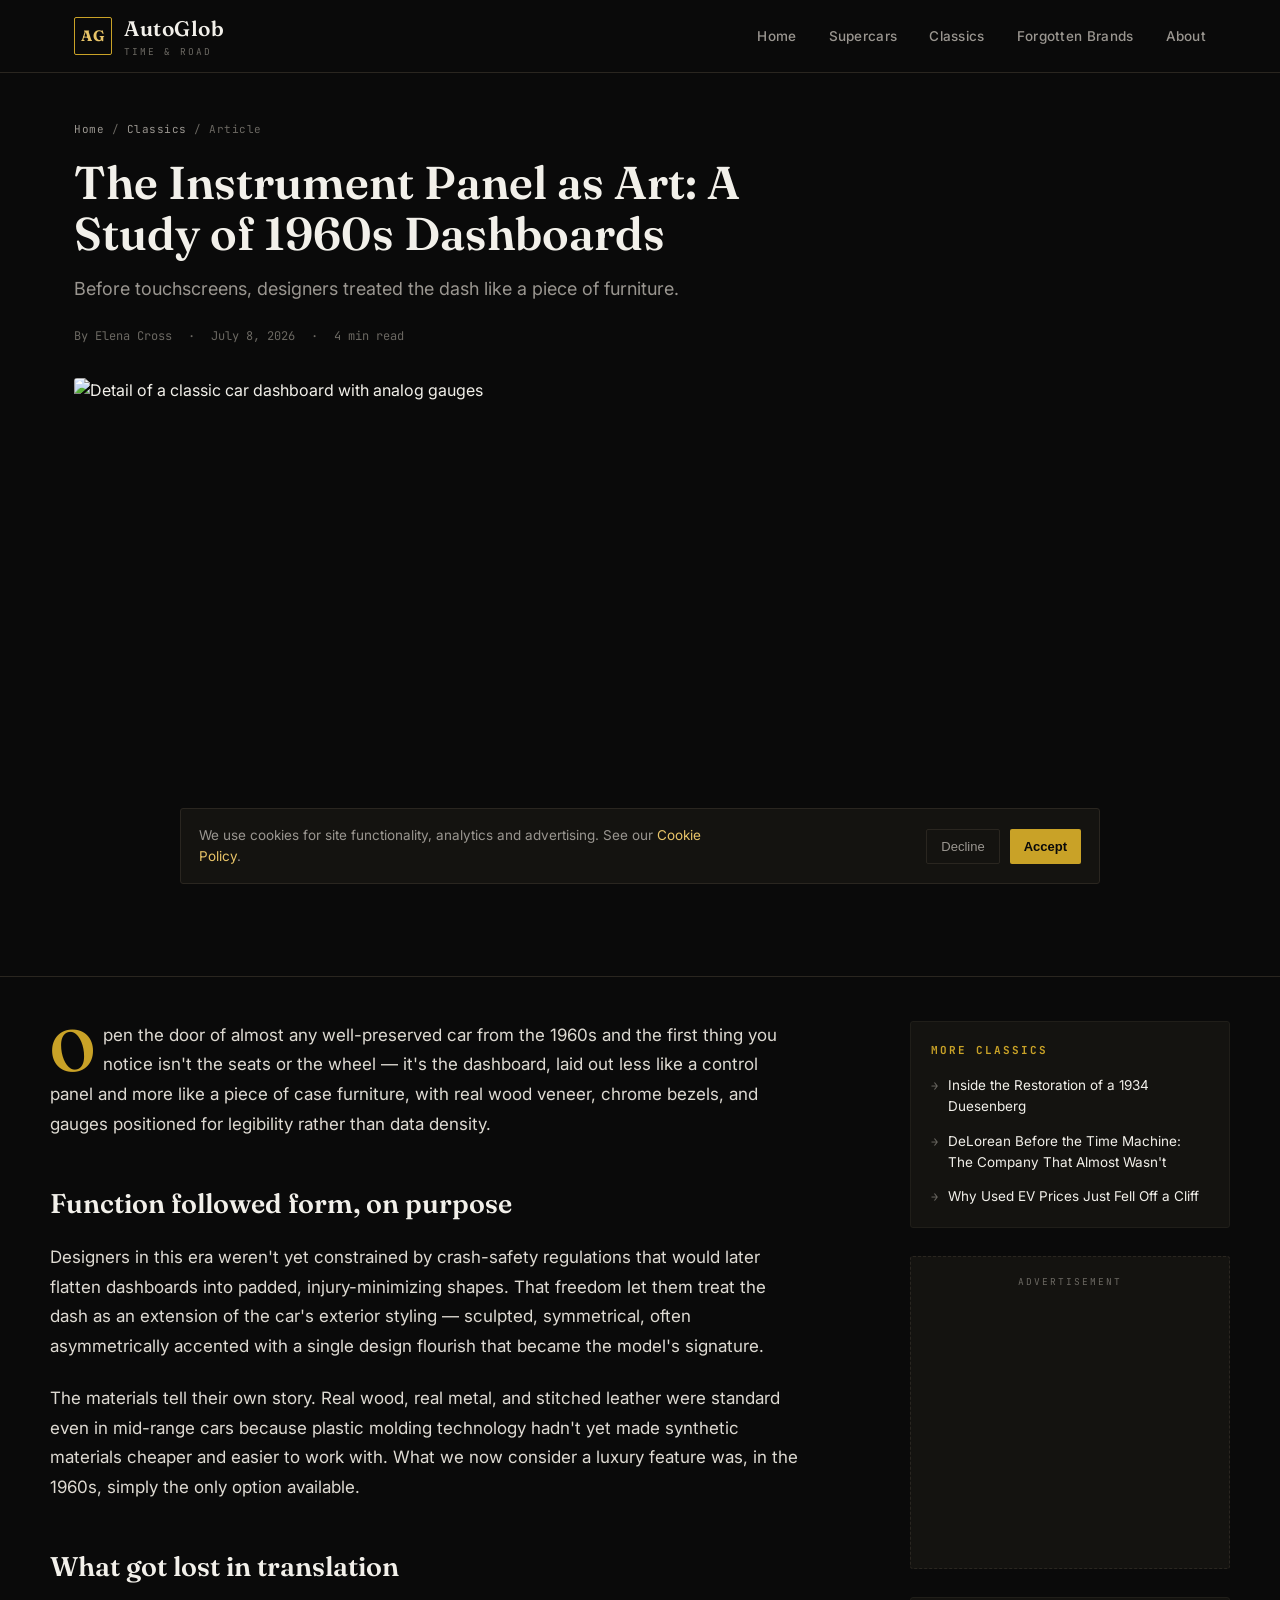
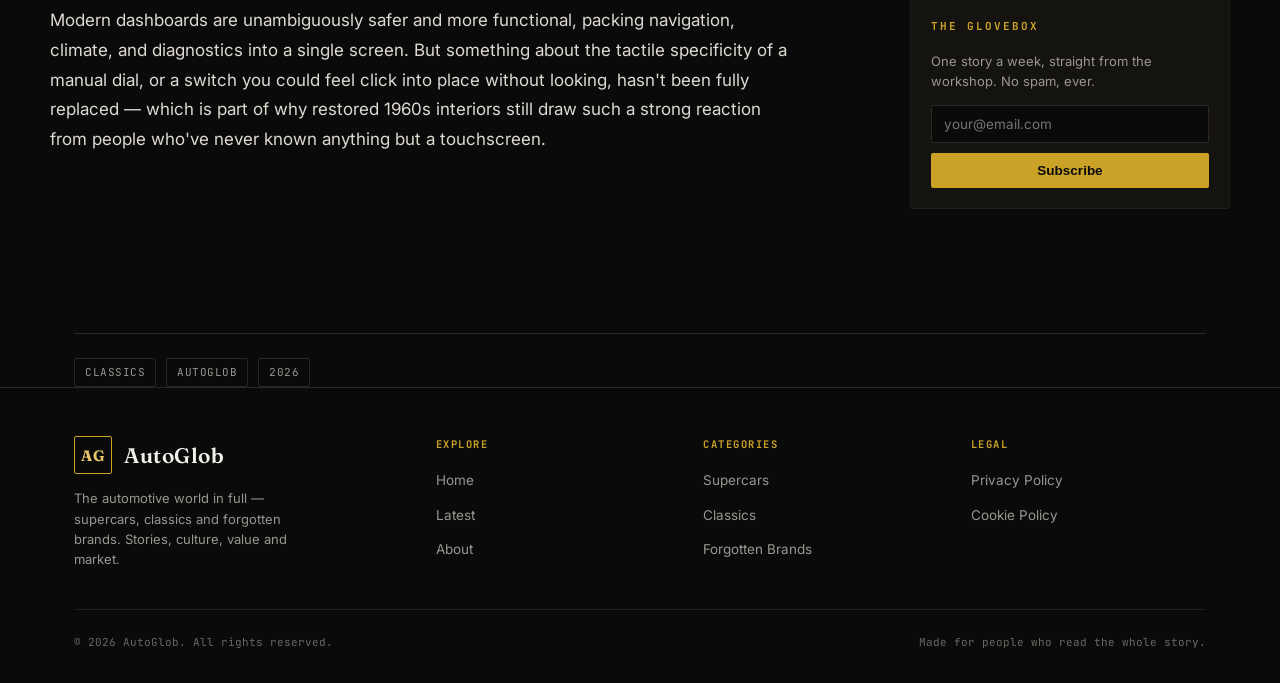
==== 1960s-dashboards-design.html @ 9c9de9b7 "Add files via upload" ====
<!DOCTYPE html>
<html lang="en">
<head>
<meta charset="UTF-8">
<meta name="viewport" content="width=device-width, initial-scale=1.0">
<title>The Instrument Panel as Art: A Study of 1960s Dashboards — AutoGlob</title>
<meta name="description" content="Before touchscreens, designers treated the dash like a piece of furniture.">
<link rel="stylesheet" href="styles.css?v=2">
</head>
<body>

<header class="site-header">
  <div class="container header-inner">
    <a href="index.html" class="brand">
      <span class="brand-mark">AG</span>
      <span>
        <span class="brand-word">AutoGlob</span>
        <span class="brand-tagline">Time &amp; Road</span>
      </span>
    </a>
    <button class="nav-toggle" id="navToggle" aria-label="Open menu" aria-expanded="false">☰</button>
    <nav class="main-nav" id="mainNav">
      <a href="index.html">Home</a>
      <a href="index.html#latest">Supercars</a>
      <a href="index.html#latest">Classics</a>
      <a href="index.html#latest">Forgotten Brands</a>
      <a href="about.html">About</a>
    </nav>
  </div>
</header>

<section class="article-header">
  <div class="container">
    <p class="breadcrumb"><a href="index.html">Home</a> / <a href="index.html#latest">Classics</a> / Article</p>
    <h1>The Instrument Panel as Art: A Study of 1960s Dashboards</h1>
    <p class="article-dek">Before touchscreens, designers treated the dash like a piece of furniture.</p>
    <div class="byline">
      <span>By Elena Cross</span>
      <span>·</span>
      <span>July 8, 2026</span>
      <span>·</span>
      <span>4 min read</span>
    </div>
    <div class="article-hero-media">
      <img src="https://images.unsplash.com/photo-1542362567-b07e54358753?w=1600&q=80" alt="Detail of a classic car dashboard with analog gauges">
    </div>
  </div>
</section>

<div class="container article-body-layout">
  <article class="prose">
    <p>Open the door of almost any well-preserved car from the 1960s and the first thing you notice isn't the seats or the wheel — it's the dashboard, laid out less like a control panel and more like a piece of case furniture, with real wood veneer, chrome bezels, and gauges positioned for legibility rather than data density.</p>

    <h2>Function followed form, on purpose</h2>

    <p>Designers in this era weren't yet constrained by crash-safety regulations that would later flatten dashboards into padded, injury-minimizing shapes. That freedom let them treat the dash as an extension of the car's exterior styling — sculpted, symmetrical, often asymmetrically accented with a single design flourish that became the model's signature.</p>

    <p>The materials tell their own story. Real wood, real metal, and stitched leather were standard even in mid-range cars because plastic molding technology hadn't yet made synthetic materials cheaper and easier to work with. What we now consider a luxury feature was, in the 1960s, simply the only option available.</p>

    <h2>What got lost in translation</h2>

    <p>Modern dashboards are unambiguously safer and more functional, packing navigation, climate, and diagnostics into a single screen. But something about the tactile specificity of a manual dial, or a switch you could feel click into place without looking, hasn't been fully replaced — which is part of why restored 1960s interiors still draw such a strong reaction from people who've never known anything but a touchscreen.</p>
  </article>

  <aside class="sidebar">
    <div class="widget">
      <h3>More Classics</h3>
      <ul class="widget-list">
        <li><a href="duesenberg-1934-restoration.html"><span class="rank">→</span> Inside the Restoration of a 1934 Duesenberg</a></li>
        <li><a href="delorean-before-time-machine.html"><span class="rank">→</span> DeLorean Before the Time Machine: The Company That Almost Wasn't</a></li>
        <li><a href="used-ev-prices-fell.html"><span class="rank">→</span> Why Used EV Prices Just Fell Off a Cliff</a></li>
      </ul>
    </div>

    <div class="ad-slot">
      <p class="ad-label">Advertisement</p>
      <ins class="adsbygoogle"
           style="display:block; min-height:250px;"
           data-ad-client="ca-pub-XXXXXXXXXXXXXXXX"
           data-ad-slot="2222222222"
           data-ad-format="auto"
           data-full-width-responsive="true"></ins>
    </div>

    <div class="widget newsletter-widget">
      <h3>The Glovebox</h3>
      <p>One story a week, straight from the workshop. No spam, ever.</p>
      <form class="newsletter-form" onsubmit="return false;">
        <input type="email" placeholder="your@email.com" required aria-label="Email address">
        <button class="btn" type="submit">Subscribe</button>
      </form>
    </div>
  </aside>
</div>

<div class="container">
  <div class="article-footer">
    <a href="#" class="tag">Classics</a>
    <a href="#" class="tag">AutoGlob</a>
    <a href="#" class="tag">2026</a>
  </div>
</div>

<footer class="site-footer">
  <div class="container">
    <div class="footer-grid">
      <div class="footer-brand">
        <a href="index.html" class="brand">
          <span class="brand-mark">AG</span>
          <span class="brand-word">AutoGlob</span>
        </a>
        <p>The automotive world in full — supercars, classics and forgotten brands. Stories, culture, value and market.</p>
      </div>
      <div class="footer-col">
        <h4>Explore</h4>
        <ul>
          <li><a href="index.html">Home</a></li>
          <li><a href="index.html#latest">Latest</a></li>
          <li><a href="about.html">About</a></li>
        </ul>
      </div>
      <div class="footer-col">
        <h4>Categories</h4>
        <ul>
          <li><a href="#">Supercars</a></li>
          <li><a href="#">Classics</a></li>
          <li><a href="#">Forgotten Brands</a></li>
        </ul>
      </div>
      <div class="footer-col">
        <h4>Legal</h4>
        <ul>
          <li><a href="privacy.html">Privacy Policy</a></li>
          <li><a href="cookies.html">Cookie Policy</a></li>
        </ul>
      </div>
    </div>
    <div class="footer-bottom">
      <span>© 2026 AutoGlob. All rights reserved.</span>
      <span>Made for people who read the whole story.</span>
    </div>
  </div>
</footer>

<script src="script.js"></script>
</body>
</html>
---- styles.css ----
/* ==========================================================================
   AutoGlob — Time & Road
   Shared stylesheet
   ========================================================================== */

@import url('https://fonts.googleapis.com/css2?family=Fraunces:opsz,wght@9..144,400;9..144,500;9..144,600;9..144,700&family=Inter:wght@400;500;600;700&family=JetBrains+Mono:wght@400;500;600&display=swap');

:root{
  --bg: #0a0a0a;
  --bg-elevated: #141310;
  --bg-elevated-2: #1b1a15;
  --gold: #c9a227;
  --gold-bright: #e8c468;
  --text: #f2f0ea;
  --text-muted: #9a9690;
  --text-faint: #6b6862;
  --line: #2a2620;
  --line-soft: #201e19;

  --font-display: 'Fraunces', Georgia, serif;
  --font-body: 'Inter', -apple-system, BlinkMacSystemFont, sans-serif;
  --font-mono: 'JetBrains Mono', ui-monospace, monospace;

  --container: 1180px;
  --radius: 3px;
}

*, *::before, *::after{ box-sizing: border-box; }

html{ scroll-behavior: smooth; }

body{
  margin:0;
  background: var(--bg);
  color: var(--text);
  font-family: var(--font-body);
  font-size: 16px;
  line-height: 1.55;
  -webkit-font-smoothing: antialiased;
}

img{ max-width:100%; display:block; }
a{ color: inherit; text-decoration: none; }

.container{
  max-width: var(--container);
  margin: 0 auto;
  padding: 0 24px;
}

:focus-visible{
  outline: 2px solid var(--gold-bright);
  outline-offset: 2px;
}

@media (prefers-reduced-motion: reduce){
  *{ animation-duration: 0.01ms !important; transition-duration: 0.01ms !important; scroll-behavior: auto !important; }
}

/* ---------- Header ---------- */

.site-header{
  position: sticky;
  top: 0;
  z-index: 50;
  background: var(--bg);
  border-bottom: 1px solid var(--line);
}

.header-inner{
  display:flex;
  align-items:center;
  justify-content: space-between;
  height: 72px;
  gap: 24px;
}

.brand{
  display:flex;
  align-items:center;
  gap: 12px;
  flex-shrink: 0;
}

.brand-mark{
  width: 38px;
  height: 38px;
  border: 1.5px solid var(--gold);
  border-radius: 2px;
  display:flex;
  align-items:center;
  justify-content:center;
  font-family: var(--font-display);
  font-weight: 700;
  font-size: 15px;
  letter-spacing: 0.5px;
  color: var(--gold-bright);
}

.brand-word{
  font-family: var(--font-display);
  font-size: 21px;
  font-weight: 600;
  letter-spacing: 0.5px;
}

.brand-tagline{
  display:block;
  font-family: var(--font-mono);
  font-size: 9.5px;
  letter-spacing: 2px;
  text-transform: uppercase;
  color: var(--text-faint);
  margin-top: 1px;
}

.main-nav{
  display:flex;
  align-items:center;
  gap: 32px;
}

.main-nav a{
  font-size: 13.5px;
  font-weight: 500;
  letter-spacing: 0.3px;
  color: var(--text-muted);
  transition: color .15s ease;
  white-space: nowrap;
}

.main-nav a:hover, .main-nav a.active{ color: var(--gold-bright); }

.nav-toggle{
  display:none;
  background:none;
  border: 1px solid var(--line);
  color: var(--text);
  width: 40px; height: 40px;
  border-radius: var(--radius);
  cursor:pointer;
}

@media (max-width: 860px){
  .main-nav{
    position: fixed;
    inset: 72px 0 0 0;
    z-index: 60;
    background-color: var(--bg);
    opacity: 1;
    flex-direction: column;
    align-items: flex-start;
    padding: 24px;
    gap: 20px;
    border-top: 1px solid var(--line);
    box-shadow: 0 12px 24px rgba(0,0,0,0.5);
    transform: translateX(100%);
    transition: transform .25s ease;
  }
  .main-nav.open{ transform: translateX(0); }
  .nav-toggle{ display:flex; align-items:center; justify-content:center; }
}

/* ---------- Hero ---------- */

.hero{
  padding: 56px 0 44px;
  border-bottom: 1px solid var(--line);
}

.hero-eyebrow{
  font-family: var(--font-mono);
  font-size: 11px;
  letter-spacing: 3px;
  text-transform: uppercase;
  color: var(--gold);
  margin: 0 0 14px;
}

.hero h1{
  font-family: var(--font-display);
  font-size: clamp(34px, 5vw, 58px);
  font-weight: 600;
  line-height: 1.08;
  margin: 0 0 18px;
  max-width: 15ch;
}

.hero p{
  font-size: 17px;
  color: var(--text-muted);
  max-width: 52ch;
  margin: 0;
}

/* ---------- Layout: content + sidebar ---------- */

.page-layout{
  display:grid;
  grid-template-columns: 1fr 320px;
  gap: 48px;
  padding: 48px 0 80px;
  align-items: start;
}

@media (max-width: 960px){
  .page-layout{ grid-template-columns: 1fr; }
}

.section-heading{
  display:flex;
  align-items:baseline;
  justify-content: space-between;
  margin: 0 0 24px;
  padding-bottom: 12px;
  border-bottom: 1px solid var(--line);
}

.section-heading h2{
  font-family: var(--font-display);
  font-size: 24px;
  font-weight: 600;
  margin:0;
}

.section-heading .view-all{
  font-size: 12.5px;
  font-family: var(--font-mono);
  color: var(--gold);
  letter-spacing: 0.5px;
}

/* ---------- Article grid ---------- */

.article-grid{
  display:grid;
  grid-template-columns: repeat(3, 1fr);
  gap: 20px;
}

.article-grid.featured-first .card:first-child{
  grid-column: span 2;
  grid-row: span 2;
}

.article-grid.featured-first .card:first-child .card-media{ aspect-ratio: 16/11; }
.article-grid.featured-first .card:first-child h3{ font-size: 22px; }

@media (max-width: 720px){
  .article-grid{ grid-template-columns: 1fr; }
  .article-grid.featured-first .card:first-child{ grid-column: span 1; grid-row: span 1; }
}
@media (min-width: 721px) and (max-width: 960px){
  .article-grid{ grid-template-columns: repeat(2, 1fr); }
}

.card{
  background: var(--bg-elevated);
  border: 1px solid var(--line-soft);
  border-radius: var(--radius);
  overflow: hidden;
  display:flex;
  flex-direction: column;
  transition: border-color .15s ease, transform .15s ease;
}

.card:hover{ border-color: var(--gold); transform: translateY(-2px); }

.card-media{
  aspect-ratio: 16/10;
  overflow: hidden;
  background: #1b1a15;
}

.card-media img{ width:100%; height:100%; object-fit: cover; }

.card-body{ padding: 16px 18px 18px; display:flex; flex-direction:column; gap:10px; flex:1; }

/* signature element: the "plate" — a vehicle-badge-style metadata strip */
.plate{
  display:inline-flex;
  align-items:center;
  gap: 8px;
  font-family: var(--font-mono);
  font-size: 10.5px;
  letter-spacing: 1px;
  text-transform: uppercase;
  color: var(--gold);
  border: 1px solid var(--line);
  border-radius: 2px;
  padding: 3px 8px;
  width: fit-content;
  background: linear-gradient(180deg, rgba(201,162,39,0.07), transparent);
}

.plate .dot{ width:3px; height:3px; background: var(--text-faint); border-radius:50%; }

.card h3{
  font-family: var(--font-display);
  font-size: 17px;
  font-weight: 600;
  line-height: 1.3;
  margin: 0;
}

.card p{
  font-size: 13.5px;
  color: var(--text-muted);
  margin:0;
  line-height: 1.5;
}

.card-meta{
  margin-top: auto;
  padding-top: 6px;
  font-family: var(--font-mono);
  font-size: 11px;
  color: var(--text-faint);
  display:flex;
  gap: 10px;
}

/* ---------- Sidebar ---------- */

.sidebar{ display:flex; flex-direction:column; gap: 28px; }

.widget{
  background: var(--bg-elevated);
  border: 1px solid var(--line-soft);
  border-radius: var(--radius);
  padding: 20px;
}

.widget h3{
  font-family: var(--font-mono);
  font-size: 11px;
  letter-spacing: 2px;
  text-transform: uppercase;
  color: var(--gold);
  margin: 0 0 16px;
}

.widget-list{ list-style:none; margin:0; padding:0; display:flex; flex-direction:column; gap:14px; }

.widget-list li a{
  display:flex; align-items:baseline; gap:10px;
  font-size: 13.5px;
  color: var(--text);
}

.widget-list li a:hover{ color: var(--gold-bright); }

.widget-list .rank{
  font-family: var(--font-mono);
  color: var(--text-faint);
  font-size: 12px;
  flex-shrink:0;
}

.tag-cloud{ display:flex; flex-wrap:wrap; gap: 8px; }

.tag{
  font-family: var(--font-mono);
  font-size: 11px;
  letter-spacing: 0.5px;
  text-transform: uppercase;
  color: var(--text-muted);
  border: 1px solid var(--line);
  padding: 5px 10px;
  border-radius: 2px;
}
.tag:hover{ color: var(--gold-bright); border-color: var(--gold); }

.newsletter-widget p{ font-size: 13px; color: var(--text-muted); margin: 0 0 14px; }

.newsletter-form{ display:flex; flex-direction:column; gap: 10px; }

.newsletter-form input{
  background: var(--bg);
  border: 1px solid var(--line);
  color: var(--text);
  padding: 10px 12px;
  border-radius: 2px;
  font-family: var(--font-body);
  font-size: 13.5px;
}
.newsletter-form input:focus{ border-color: var(--gold); outline: none; }

.btn{
  display:inline-flex;
  align-items:center;
  justify-content:center;
  gap: 8px;
  background: var(--gold);
  color: #0a0a0a;
  font-weight: 600;
  font-size: 13.5px;
  padding: 10px 16px;
  border: none;
  border-radius: 2px;
  cursor: pointer;
  transition: background .15s ease;
}
.btn:hover{ background: var(--gold-bright); }

/* ad slot */
.ad-slot{
  background: var(--bg-elevated);
  border: 1px dashed var(--line);
  border-radius: var(--radius);
  padding: 18px;
  text-align:center;
}
.ad-slot .ad-label{
  font-family: var(--font-mono);
  font-size: 9.5px;
  letter-spacing: 2px;
  text-transform: uppercase;
  color: var(--text-faint);
  margin: 0 0 10px;
}

/* ---------- Article single page ---------- */

.article-header{ padding: 48px 0 32px; border-bottom: 1px solid var(--line); }

.breadcrumb{
  font-family: var(--font-mono);
  font-size: 11px;
  letter-spacing: 0.5px;
  color: var(--text-faint);
  margin: 0 0 20px;
}
.breadcrumb a{ color: var(--text-muted); }
.breadcrumb a:hover{ color: var(--gold-bright); }

.article-header h1{
  font-family: var(--font-display);
  font-size: clamp(30px, 4.5vw, 46px);
  line-height: 1.1;
  font-weight: 600;
  margin: 0 0 16px;
  max-width: 22ch;
}

.article-dek{
  font-size: 18px;
  color: var(--text-muted);
  max-width: 60ch;
  margin: 0 0 24px;
}

.byline{
  display:flex;
  align-items:center;
  gap: 16px;
  font-family: var(--font-mono);
  font-size: 12px;
  color: var(--text-faint);
}

.article-hero-media{
  margin: 32px 0 0;
  aspect-ratio: 16/8;
  border-radius: var(--radius);
  overflow:hidden;
}
.article-hero-media img{ width:100%; height:100%; object-fit:cover; }

.article-body-layout{
  display:grid;
  grid-template-columns: 1fr 320px;
  gap: 48px;
  padding: 44px 0 80px;
  align-items:start;
}
@media (max-width: 960px){ .article-body-layout{ grid-template-columns: 1fr; } }

.prose{ max-width: 68ch; font-size: 17px; line-height: 1.75; }

.prose h2{
  font-family: var(--font-display);
  font-size: 27px;
  font-weight: 600;
  margin: 40px 0 16px;
}

.prose p{ margin: 0 0 22px; color: #dedad2; }
.prose p:first-of-type::first-letter{
  font-family: var(--font-display);
  font-size: 58px;
  float:left;
  line-height: 0.8;
  padding: 6px 8px 0 0;
  color: var(--gold);
  font-weight: 600;
}

.prose blockquote{
  margin: 32px 0;
  padding: 4px 0 4px 22px;
  border-left: 2px solid var(--gold);
  font-family: var(--font-display);
  font-size: 21px;
  font-style: italic;
  color: var(--text);
}

.inline-ad{ margin: 36px 0; }

.article-footer{
  margin-top: 44px;
  padding-top: 24px;
  border-top: 1px solid var(--line);
  display:flex;
  flex-wrap:wrap;
  gap: 10px;
}

/* ---------- Static pages (About / Privacy / Cookies) ---------- */

.static-page{ padding: 56px 0 90px; }

.static-page .page-title{
  font-family: var(--font-display);
  font-size: clamp(30px, 4vw, 44px);
  font-weight: 600;
  margin: 0 0 8px;
}

.static-page .updated{
  font-family: var(--font-mono);
  font-size: 11.5px;
  color: var(--text-faint);
  margin: 0 0 40px;
}

.static-page .prose{ max-width: 72ch; }
.static-page .prose h2{ font-size: 22px; margin-top: 36px; }
.static-page .prose ul{ color:#dedad2; padding-left: 20px; }
.static-page .prose li{ margin-bottom: 10px; }
.static-page .prose p:first-of-type::first-letter{ all: unset; }

/* ---------- Footer ---------- */

.site-footer{
  border-top: 1px solid var(--line);
  padding: 48px 0 32px;
}

.footer-grid{
  display:grid;
  grid-template-columns: 1.4fr 1fr 1fr 1fr;
  gap: 32px;
  margin-bottom: 40px;
}
@media (max-width: 720px){ .footer-grid{ grid-template-columns: 1fr 1fr; } }

.footer-brand p{
  font-size: 13px;
  color: var(--text-muted);
  max-width: 32ch;
  margin: 14px 0 0;
}

.footer-col h4{
  font-family: var(--font-mono);
  font-size: 10.5px;
  letter-spacing: 1.5px;
  text-transform: uppercase;
  color: var(--gold);
  margin: 0 0 14px;
}

.footer-col ul{ list-style:none; margin:0; padding:0; display:flex; flex-direction:column; gap: 10px; }
.footer-col a{ font-size: 13.5px; color: var(--text-muted); }
.footer-col a:hover{ color: var(--gold-bright); }

.footer-bottom{
  display:flex;
  justify-content: space-between;
  align-items:center;
  flex-wrap: wrap;
  gap: 12px;
  padding-top: 24px;
  border-top: 1px solid var(--line-soft);
  font-family: var(--font-mono);
  font-size: 11px;
  color: var(--text-faint);
}
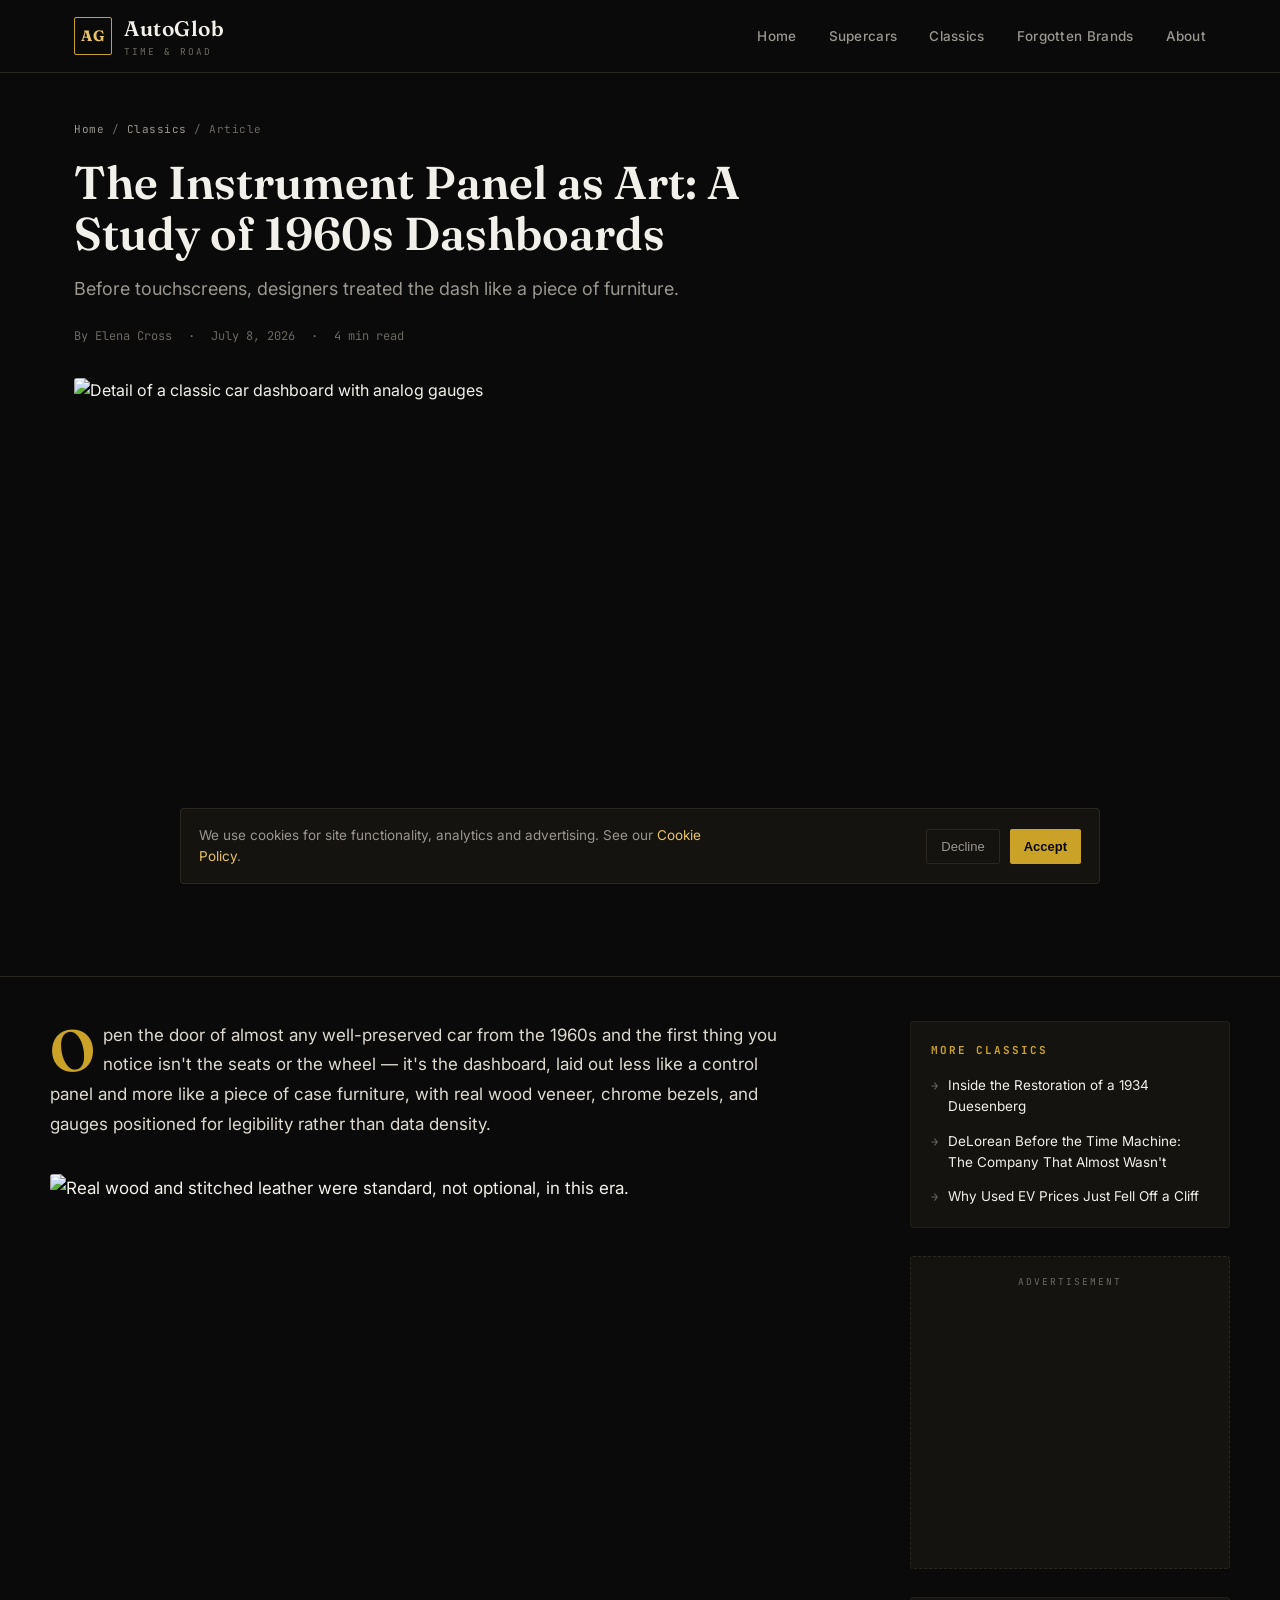
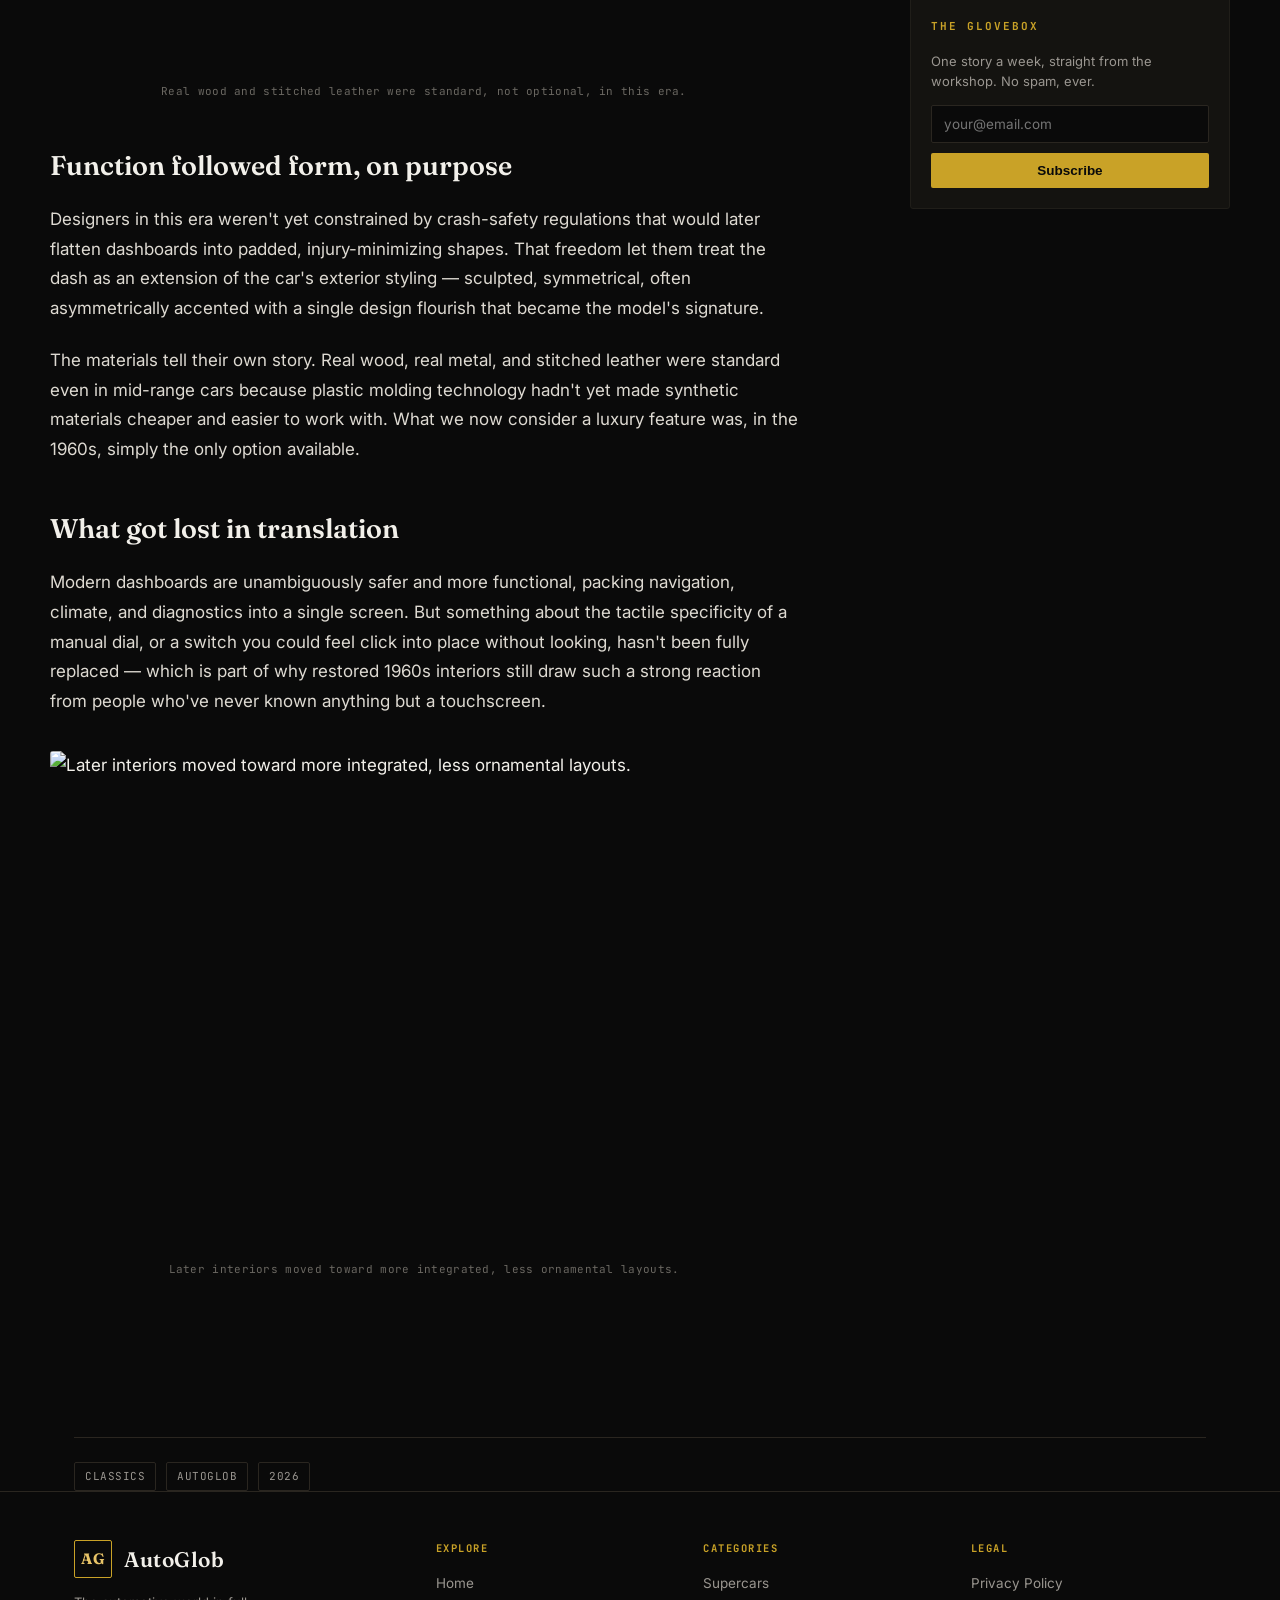
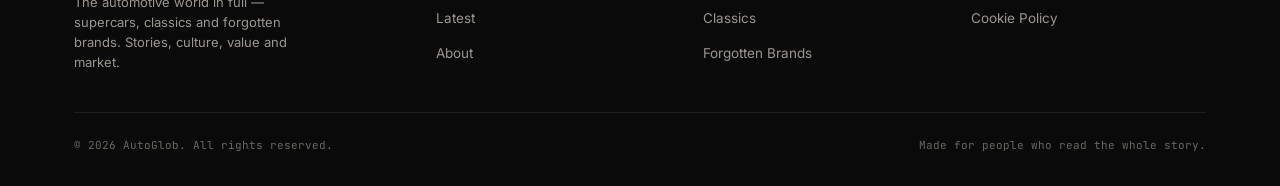
==== commit 8302c16a: "Add files via upload" ====
--- a/1960s-dashboards-design.html
+++ b/1960s-dashboards-design.html
@@ -51,6 +51,11 @@
   <article class="prose">
     <p>Open the door of almost any well-preserved car from the 1960s and the first thing you notice isn't the seats or the wheel — it's the dashboard, laid out less like a control panel and more like a piece of case furniture, with real wood veneer, chrome bezels, and gauges positioned for legibility rather than data density.</p>
 
+    <figure>
+      <img src="https://images.unsplash.com/photo-1633586020715-0b462f444ed3?w=1400&q=80" alt="Real wood and stitched leather were standard, not optional, in this era.">
+      <figcaption>Real wood and stitched leather were standard, not optional, in this era.</figcaption>
+    </figure>
+
     <h2>Function followed form, on purpose</h2>
 
     <p>Designers in this era weren't yet constrained by crash-safety regulations that would later flatten dashboards into padded, injury-minimizing shapes. That freedom let them treat the dash as an extension of the car's exterior styling — sculpted, symmetrical, often asymmetrically accented with a single design flourish that became the model's signature.</p>
@@ -60,6 +65,11 @@
     <h2>What got lost in translation</h2>
 
     <p>Modern dashboards are unambiguously safer and more functional, packing navigation, climate, and diagnostics into a single screen. But something about the tactile specificity of a manual dial, or a switch you could feel click into place without looking, hasn't been fully replaced — which is part of why restored 1960s interiors still draw such a strong reaction from people who've never known anything but a touchscreen.</p>
+    <figure>
+      <img src="https://images.unsplash.com/photo-1760161339261-56487b766a17?w=1400&q=80" alt="Later interiors moved toward more integrated, less ornamental layouts.">
+      <figcaption>Later interiors moved toward more integrated, less ornamental layouts.</figcaption>
+    </figure>
+
   </article>
 
   <aside class="sidebar">
--- a/styles.css
+++ b/styles.css
@@ -508,6 +508,17 @@
 
 .inline-ad{ margin: 36px 0; }
 
+.prose figure{ margin: 34px 0; }
+.prose figure img{ width:100%; border-radius: var(--radius); aspect-ratio: 3/2; object-fit: cover; }
+.prose figcaption{
+  margin-top: 10px;
+  font-family: var(--font-mono);
+  font-size: 11px;
+  letter-spacing: 0.3px;
+  color: var(--text-faint);
+  text-align: center;
+}
+
 .article-footer{
   margin-top: 44px;
   padding-top: 24px;
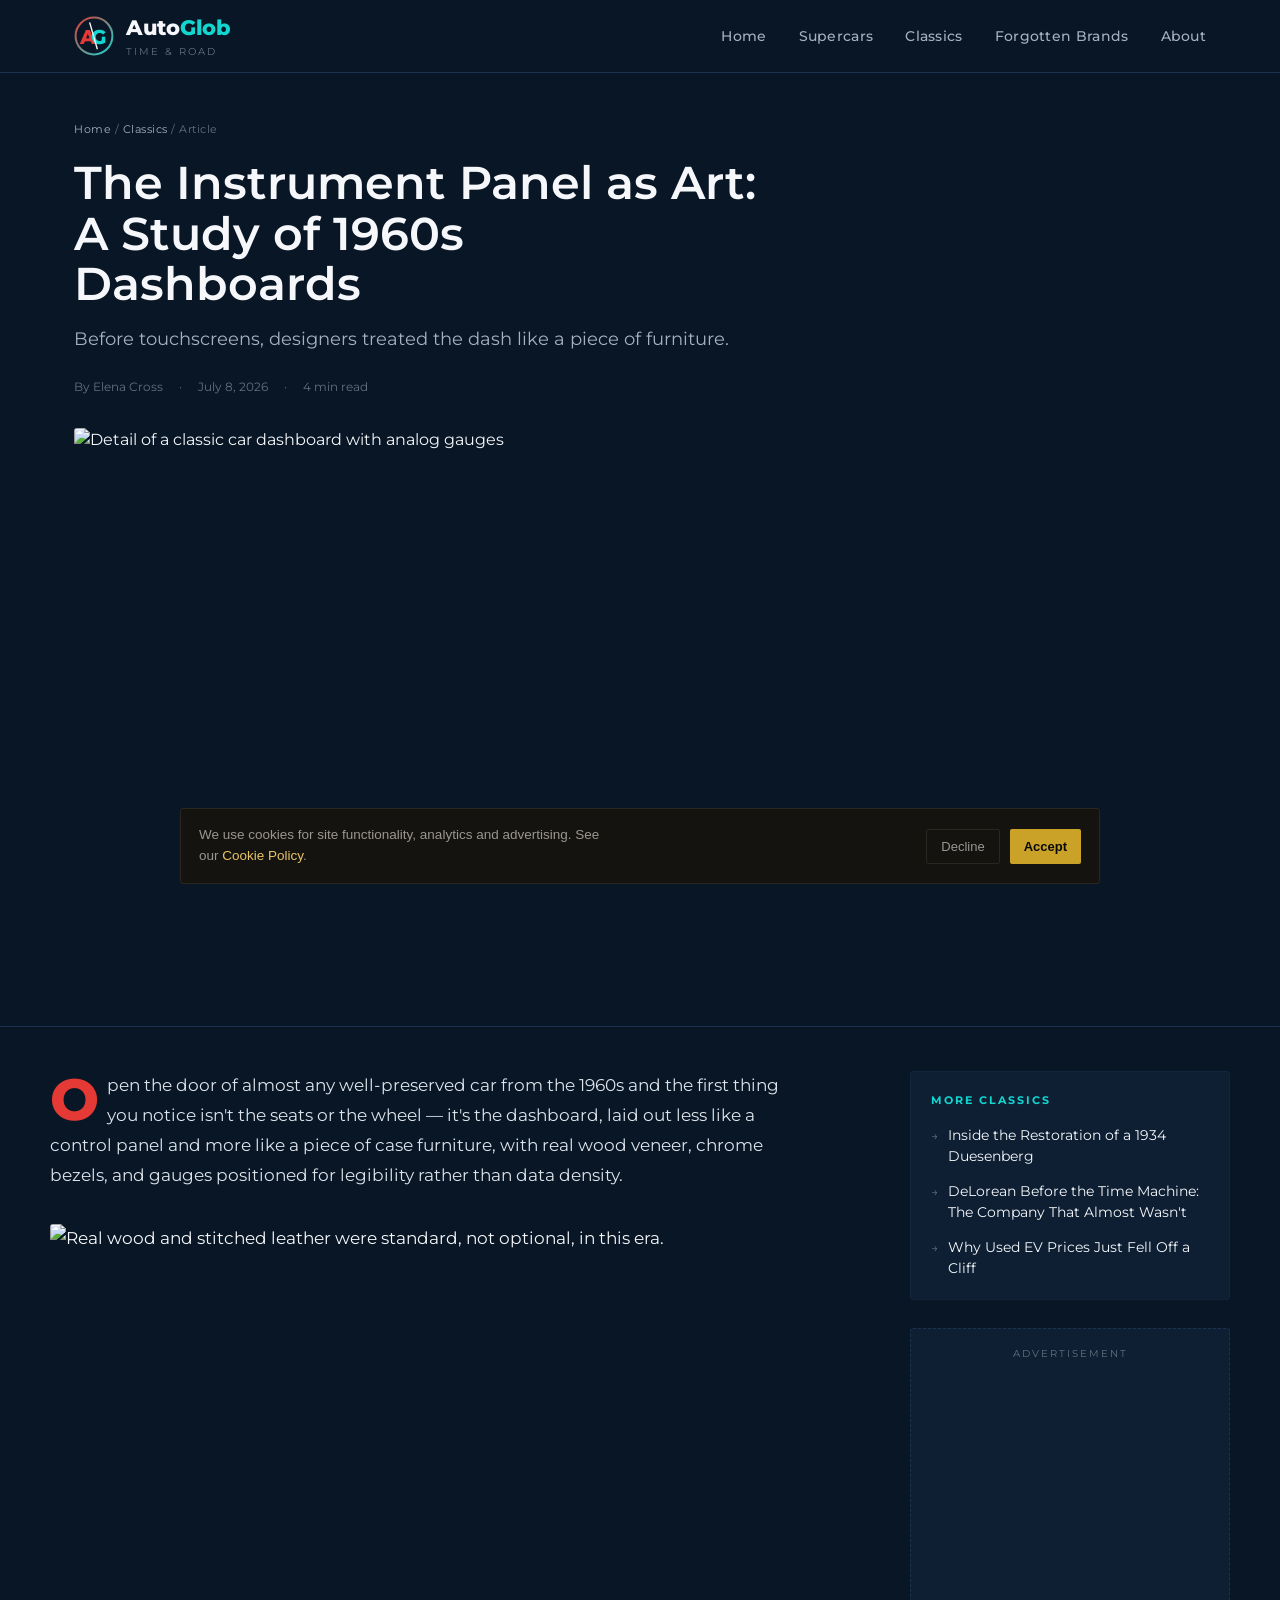
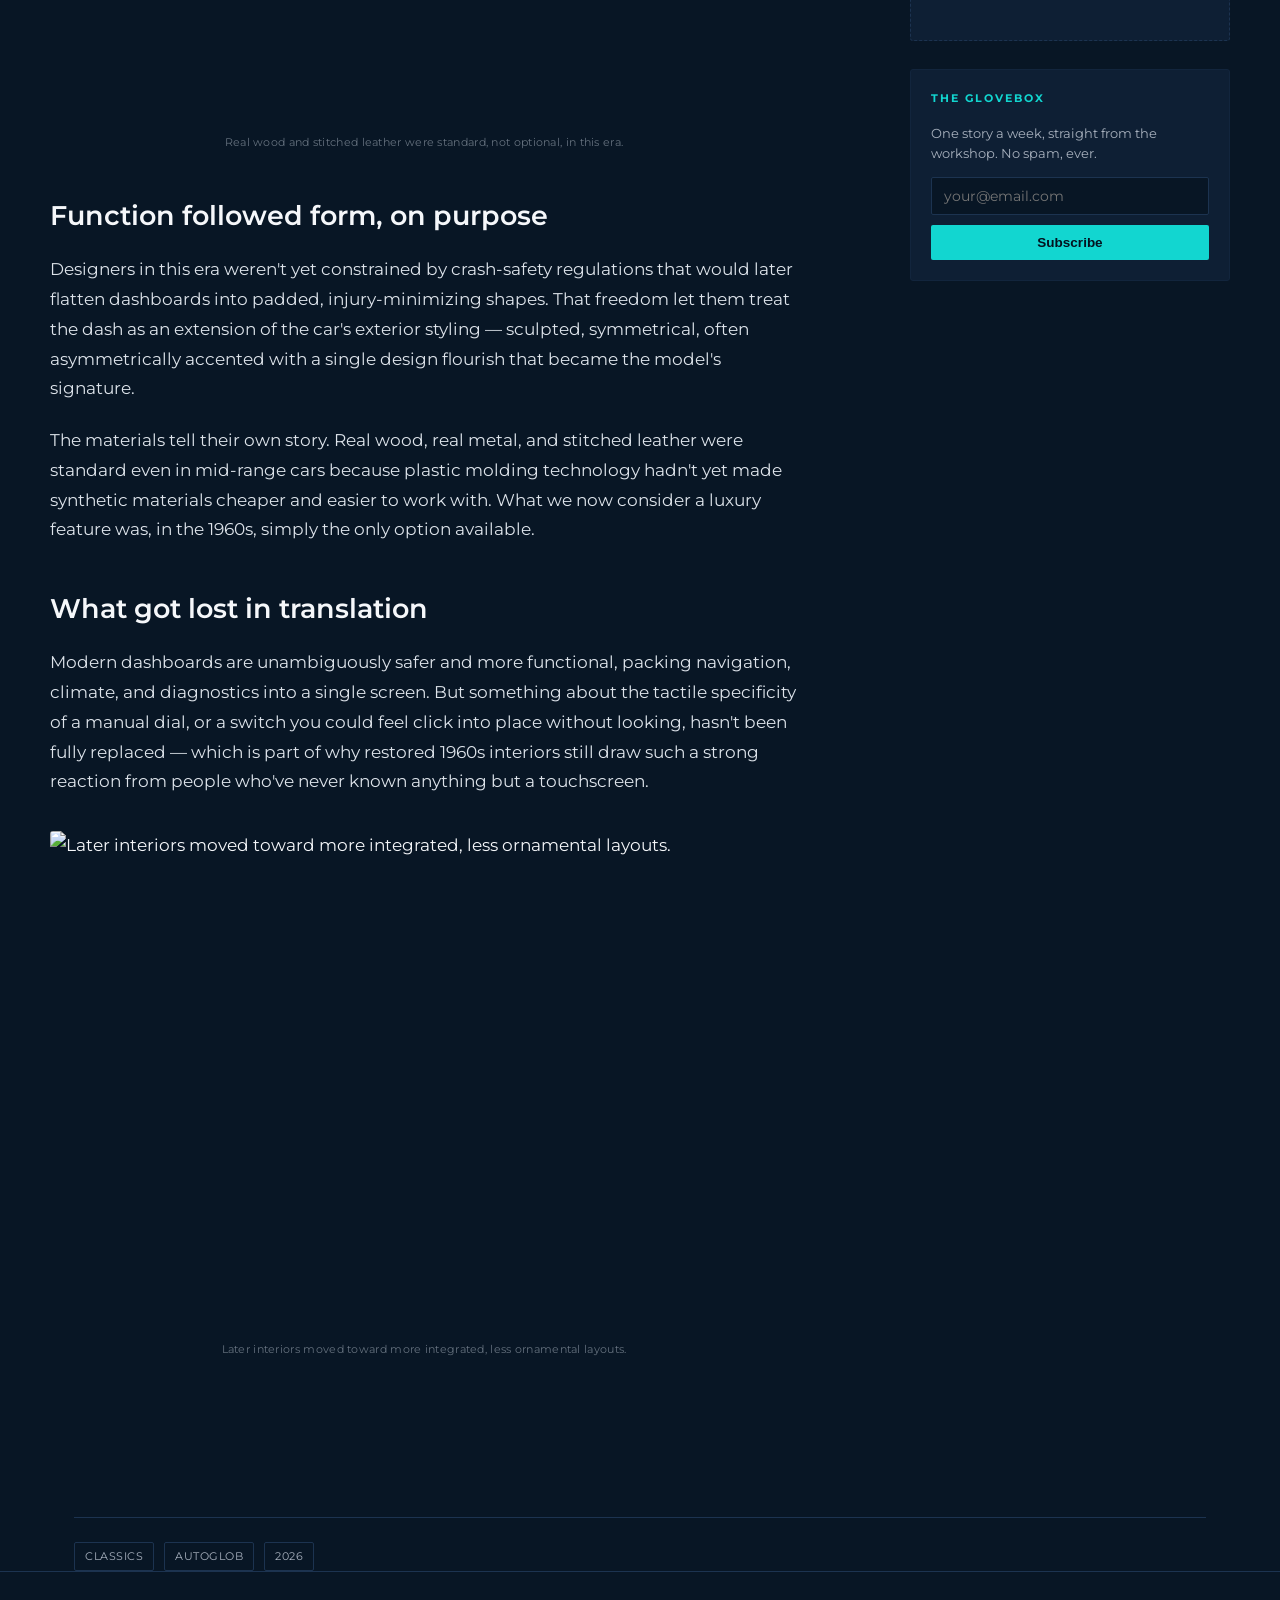
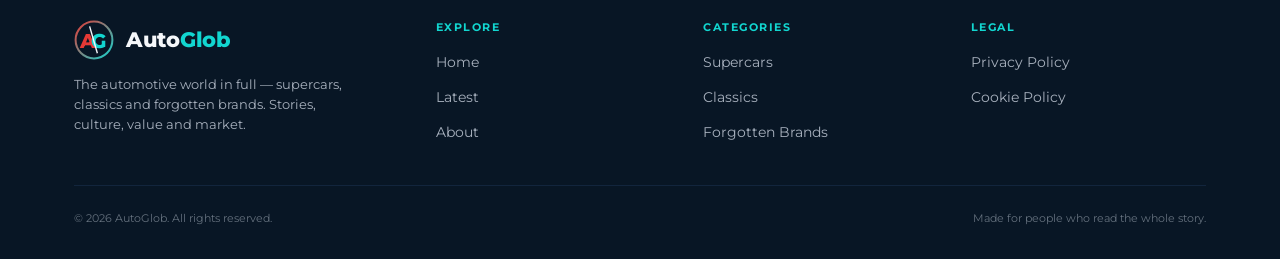
==== commit e23ad343: "Add files via upload" ====
--- a/1960s-dashboards-design.html
+++ b/1960s-dashboards-design.html
@@ -5,6 +5,7 @@
 <meta name="viewport" content="width=device-width, initial-scale=1.0">
 <title>The Instrument Panel as Art: A Study of 1960s Dashboards — AutoGlob</title>
 <meta name="description" content="Before touchscreens, designers treated the dash like a piece of furniture.">
+<link rel="icon" href="favicon.ico">
 <link rel="stylesheet" href="styles.css?v=2">
 </head>
 <body>
@@ -12,9 +13,15 @@
 <header class="site-header">
   <div class="container header-inner">
     <a href="index.html" class="brand">
-      <span class="brand-mark">AG</span>
+      <svg class="brand-mark" viewBox="0 0 400 400" xmlns="http://www.w3.org/2000/svg" role="img" aria-label="AutoGlob logo">
+            <defs><linearGradient id="ring1960sdashboardsdesignhtml1" x1="0%" y1="0%" x2="100%" y2="100%"><stop offset="0%" stop-color="#e53935"/><stop offset="100%" stop-color="#12d6d0"/></linearGradient></defs>
+            <circle cx="200" cy="200" r="184" fill="#081625" stroke="url(#ring1960sdashboardsdesignhtml1)" stroke-width="20"/>
+            <text x="62" y="278" font-family="Montserrat, sans-serif" font-weight="800" font-size="200" fill="#e53935">A</text>
+            <text x="168" y="278" font-family="Montserrat, sans-serif" font-weight="800" font-size="200" fill="#12d6d0">G</text>
+            <rect x="188" y="58" width="14" height="280" fill="#f5f7fa" transform="rotate(-16 195 198)"/>
+          </svg>
       <span>
-        <span class="brand-word">AutoGlob</span>
+        <span class="brand-word">Auto<span>Glob</span></span>
         <span class="brand-tagline">Time &amp; Road</span>
       </span>
     </a>
@@ -116,8 +123,14 @@
     <div class="footer-grid">
       <div class="footer-brand">
         <a href="index.html" class="brand">
-          <span class="brand-mark">AG</span>
-          <span class="brand-word">AutoGlob</span>
+          <svg class="brand-mark" viewBox="0 0 400 400" xmlns="http://www.w3.org/2000/svg" role="img" aria-label="AutoGlob logo">
+            <defs><linearGradient id="ring1960sdashboardsdesignhtml2" x1="0%" y1="0%" x2="100%" y2="100%"><stop offset="0%" stop-color="#e53935"/><stop offset="100%" stop-color="#12d6d0"/></linearGradient></defs>
+            <circle cx="200" cy="200" r="184" fill="#081625" stroke="url(#ring1960sdashboardsdesignhtml2)" stroke-width="20"/>
+            <text x="62" y="278" font-family="Montserrat, sans-serif" font-weight="800" font-size="200" fill="#e53935">A</text>
+            <text x="168" y="278" font-family="Montserrat, sans-serif" font-weight="800" font-size="200" fill="#12d6d0">G</text>
+            <rect x="188" y="58" width="14" height="280" fill="#f5f7fa" transform="rotate(-16 195 198)"/>
+          </svg>
+          <span class="brand-word">Auto<span>Glob</span></span>
         </a>
         <p>The automotive world in full — supercars, classics and forgotten brands. Stories, culture, value and market.</p>
       </div>
--- a/styles.css
+++ b/styles.css
@@ -3,23 +3,25 @@
    Shared stylesheet
    ========================================================================== */
 
-@import url('https://fonts.googleapis.com/css2?family=Fraunces:opsz,wght@9..144,400;9..144,500;9..144,600;9..144,700&family=Inter:wght@400;500;600;700&family=JetBrains+Mono:wght@400;500;600&display=swap');
+@import url('https://fonts.googleapis.com/css2?family=Montserrat:ital,wght@0,400;0,500;0,600;0,700;0,800;1,500;1,600&display=swap');
 
 :root{
-  --bg: #0a0a0a;
-  --bg-elevated: #141310;
-  --bg-elevated-2: #1b1a15;
-  --gold: #c9a227;
-  --gold-bright: #e8c468;
-  --text: #f2f0ea;
-  --text-muted: #9a9690;
-  --text-faint: #6b6862;
-  --line: #2a2620;
-  --line-soft: #201e19;
-
-  --font-display: 'Fraunces', Georgia, serif;
-  --font-body: 'Inter', -apple-system, BlinkMacSystemFont, sans-serif;
-  --font-mono: 'JetBrains Mono', ui-monospace, monospace;
+  --bg: #081625;
+  --bg-elevated: #0e1f34;
+  --bg-elevated-2: #142943;
+  --red: #e53935;
+  --red-bright: #ff5652;
+  --cyan: #12d6d0;
+  --cyan-bright: #4fe8e3;
+  --text: #f5f7fa;
+  --text-muted: #a7b0bd;
+  --text-faint: #64707d;
+  --line: #1c3350;
+  --line-soft: #12253d;
+
+  --font-display: 'Montserrat', -apple-system, BlinkMacSystemFont, sans-serif;
+  --font-body: 'Montserrat', -apple-system, BlinkMacSystemFont, sans-serif;
+  --font-mono: 'Montserrat', -apple-system, BlinkMacSystemFont, sans-serif;
 
   --container: 1180px;
   --radius: 3px;
@@ -49,7 +51,7 @@
 }
 
 :focus-visible{
-  outline: 2px solid var(--gold-bright);
+  outline: 2px solid var(--cyan-bright);
   outline-offset: 2px;
 }
 
@@ -83,26 +85,20 @@
 }
 
 .brand-mark{
-  width: 38px;
-  height: 38px;
-  border: 1.5px solid var(--gold);
-  border-radius: 2px;
-  display:flex;
-  align-items:center;
-  justify-content:center;
-  font-family: var(--font-display);
-  font-weight: 700;
-  font-size: 15px;
-  letter-spacing: 0.5px;
-  color: var(--gold-bright);
+  width: 40px;
+  height: 40px;
+  flex-shrink: 0;
+  display:block;
 }
 
 .brand-word{
   font-family: var(--font-display);
   font-size: 21px;
-  font-weight: 600;
-  letter-spacing: 0.5px;
-}
+  font-weight: 800;
+  letter-spacing: -0.3px;
+  color: var(--text);
+}
+.brand-word span{ color: var(--cyan); }
 
 .brand-tagline{
   display:block;
@@ -129,7 +125,7 @@
   white-space: nowrap;
 }
 
-.main-nav a:hover, .main-nav a.active{ color: var(--gold-bright); }
+.main-nav a:hover, .main-nav a.active{ color: var(--cyan-bright); }
 
 .nav-toggle{
   display:none;
@@ -144,20 +140,33 @@
 @media (max-width: 860px){
   .main-nav{
     position: fixed;
-    inset: 72px 0 0 0;
+    top: 82px;
+    left: 16px;
+    right: 16px;
     z-index: 60;
-    background-color: var(--bg);
+    background-color: var(--bg-elevated);
+    border: 1px solid var(--line);
+    border-radius: var(--radius);
+    flex-direction: column;
+    align-items: stretch;
+    gap: 2px;
+    padding: 8px;
+    box-shadow: 0 16px 32px rgba(0,0,0,0.55);
+    opacity: 0;
+    visibility: hidden;
+    transform: translateY(-6px);
+    transition: opacity .18s ease, transform .18s ease, visibility .18s;
+  }
+  .main-nav a{
+    padding: 12px 12px;
+    border-radius: 2px;
+  }
+  .main-nav a:hover, .main-nav a:active{ background: rgba(18,214,208,0.08); }
+  .main-nav.open{
     opacity: 1;
-    flex-direction: column;
-    align-items: flex-start;
-    padding: 24px;
-    gap: 20px;
-    border-top: 1px solid var(--line);
-    box-shadow: 0 12px 24px rgba(0,0,0,0.5);
-    transform: translateX(100%);
-    transition: transform .25s ease;
+    visibility: visible;
+    transform: translateY(0);
   }
-  .main-nav.open{ transform: translateX(0); }
   .nav-toggle{ display:flex; align-items:center; justify-content:center; }
 }
 
@@ -173,7 +182,8 @@
   font-size: 11px;
   letter-spacing: 3px;
   text-transform: uppercase;
-  color: var(--gold);
+  color: var(--red);
+  font-weight: 700;
   margin: 0 0 14px;
 }
 
@@ -226,7 +236,7 @@
 .section-heading .view-all{
   font-size: 12.5px;
   font-family: var(--font-mono);
-  color: var(--gold);
+  color: var(--cyan);
   letter-spacing: 0.5px;
 }
 
@@ -264,12 +274,12 @@
   transition: border-color .15s ease, transform .15s ease;
 }
 
-.card:hover{ border-color: var(--gold); transform: translateY(-2px); }
+.card:hover{ border-color: var(--cyan); transform: translateY(-2px); }
 
 .card-media{
   aspect-ratio: 16/10;
   overflow: hidden;
-  background: #1b1a15;
+  background: #0e1f34;
 }
 
 .card-media img{ width:100%; height:100%; object-fit: cover; }
@@ -285,12 +295,12 @@
   font-size: 10.5px;
   letter-spacing: 1px;
   text-transform: uppercase;
-  color: var(--gold);
+  color: var(--cyan);
   border: 1px solid var(--line);
   border-radius: 2px;
   padding: 3px 8px;
   width: fit-content;
-  background: linear-gradient(180deg, rgba(201,162,39,0.07), transparent);
+  background: linear-gradient(180deg, rgba(229,57,53,0.08), transparent);
 }
 
 .plate .dot{ width:3px; height:3px; background: var(--text-faint); border-radius:50%; }
@@ -336,7 +346,7 @@
   font-size: 11px;
   letter-spacing: 2px;
   text-transform: uppercase;
-  color: var(--gold);
+  color: var(--cyan);
   margin: 0 0 16px;
 }
 
@@ -348,7 +358,7 @@
   color: var(--text);
 }
 
-.widget-list li a:hover{ color: var(--gold-bright); }
+.widget-list li a:hover{ color: var(--cyan-bright); }
 
 .widget-list .rank{
   font-family: var(--font-mono);
@@ -369,7 +379,7 @@
   padding: 5px 10px;
   border-radius: 2px;
 }
-.tag:hover{ color: var(--gold-bright); border-color: var(--gold); }
+.tag:hover{ color: var(--cyan-bright); border-color: var(--cyan); }
 
 .newsletter-widget p{ font-size: 13px; color: var(--text-muted); margin: 0 0 14px; }
 
@@ -384,16 +394,16 @@
   font-family: var(--font-body);
   font-size: 13.5px;
 }
-.newsletter-form input:focus{ border-color: var(--gold); outline: none; }
+.newsletter-form input:focus{ border-color: var(--cyan); outline: none; }
 
 .btn{
   display:inline-flex;
   align-items:center;
   justify-content:center;
   gap: 8px;
-  background: var(--gold);
-  color: #0a0a0a;
-  font-weight: 600;
+  background: var(--cyan);
+  color: #04121f;
+  font-weight: 700;
   font-size: 13.5px;
   padding: 10px 16px;
   border: none;
@@ -401,7 +411,7 @@
   cursor: pointer;
   transition: background .15s ease;
 }
-.btn:hover{ background: var(--gold-bright); }
+.btn:hover{ background: var(--cyan-bright); }
 
 /* ad slot */
 .ad-slot{
@@ -432,7 +442,7 @@
   margin: 0 0 20px;
 }
 .breadcrumb a{ color: var(--text-muted); }
-.breadcrumb a:hover{ color: var(--gold-bright); }
+.breadcrumb a:hover{ color: var(--cyan-bright); }
 
 .article-header h1{
   font-family: var(--font-display);
@@ -485,21 +495,21 @@
   margin: 40px 0 16px;
 }
 
-.prose p{ margin: 0 0 22px; color: #dedad2; }
+.prose p{ margin: 0 0 22px; color: #dde3ea; }
 .prose p:first-of-type::first-letter{
   font-family: var(--font-display);
   font-size: 58px;
   float:left;
   line-height: 0.8;
   padding: 6px 8px 0 0;
-  color: var(--gold);
-  font-weight: 600;
+  color: var(--red);
+  font-weight: 800;
 }
 
 .prose blockquote{
   margin: 32px 0;
   padding: 4px 0 4px 22px;
-  border-left: 2px solid var(--gold);
+  border-left: 2px solid var(--red);
   font-family: var(--font-display);
   font-size: 21px;
   font-style: italic;
@@ -548,7 +558,7 @@
 
 .static-page .prose{ max-width: 72ch; }
 .static-page .prose h2{ font-size: 22px; margin-top: 36px; }
-.static-page .prose ul{ color:#dedad2; padding-left: 20px; }
+.static-page .prose ul{ color:#dde3ea; padding-left: 20px; }
 .static-page .prose li{ margin-bottom: 10px; }
 .static-page .prose p:first-of-type::first-letter{ all: unset; }
 
@@ -579,13 +589,13 @@
   font-size: 10.5px;
   letter-spacing: 1.5px;
   text-transform: uppercase;
-  color: var(--gold);
+  color: var(--cyan);
   margin: 0 0 14px;
 }
 
 .footer-col ul{ list-style:none; margin:0; padding:0; display:flex; flex-direction:column; gap: 10px; }
 .footer-col a{ font-size: 13.5px; color: var(--text-muted); }
-.footer-col a:hover{ color: var(--gold-bright); }
+.footer-col a:hover{ color: var(--cyan-bright); }
 
 .footer-bottom{
   display:flex;
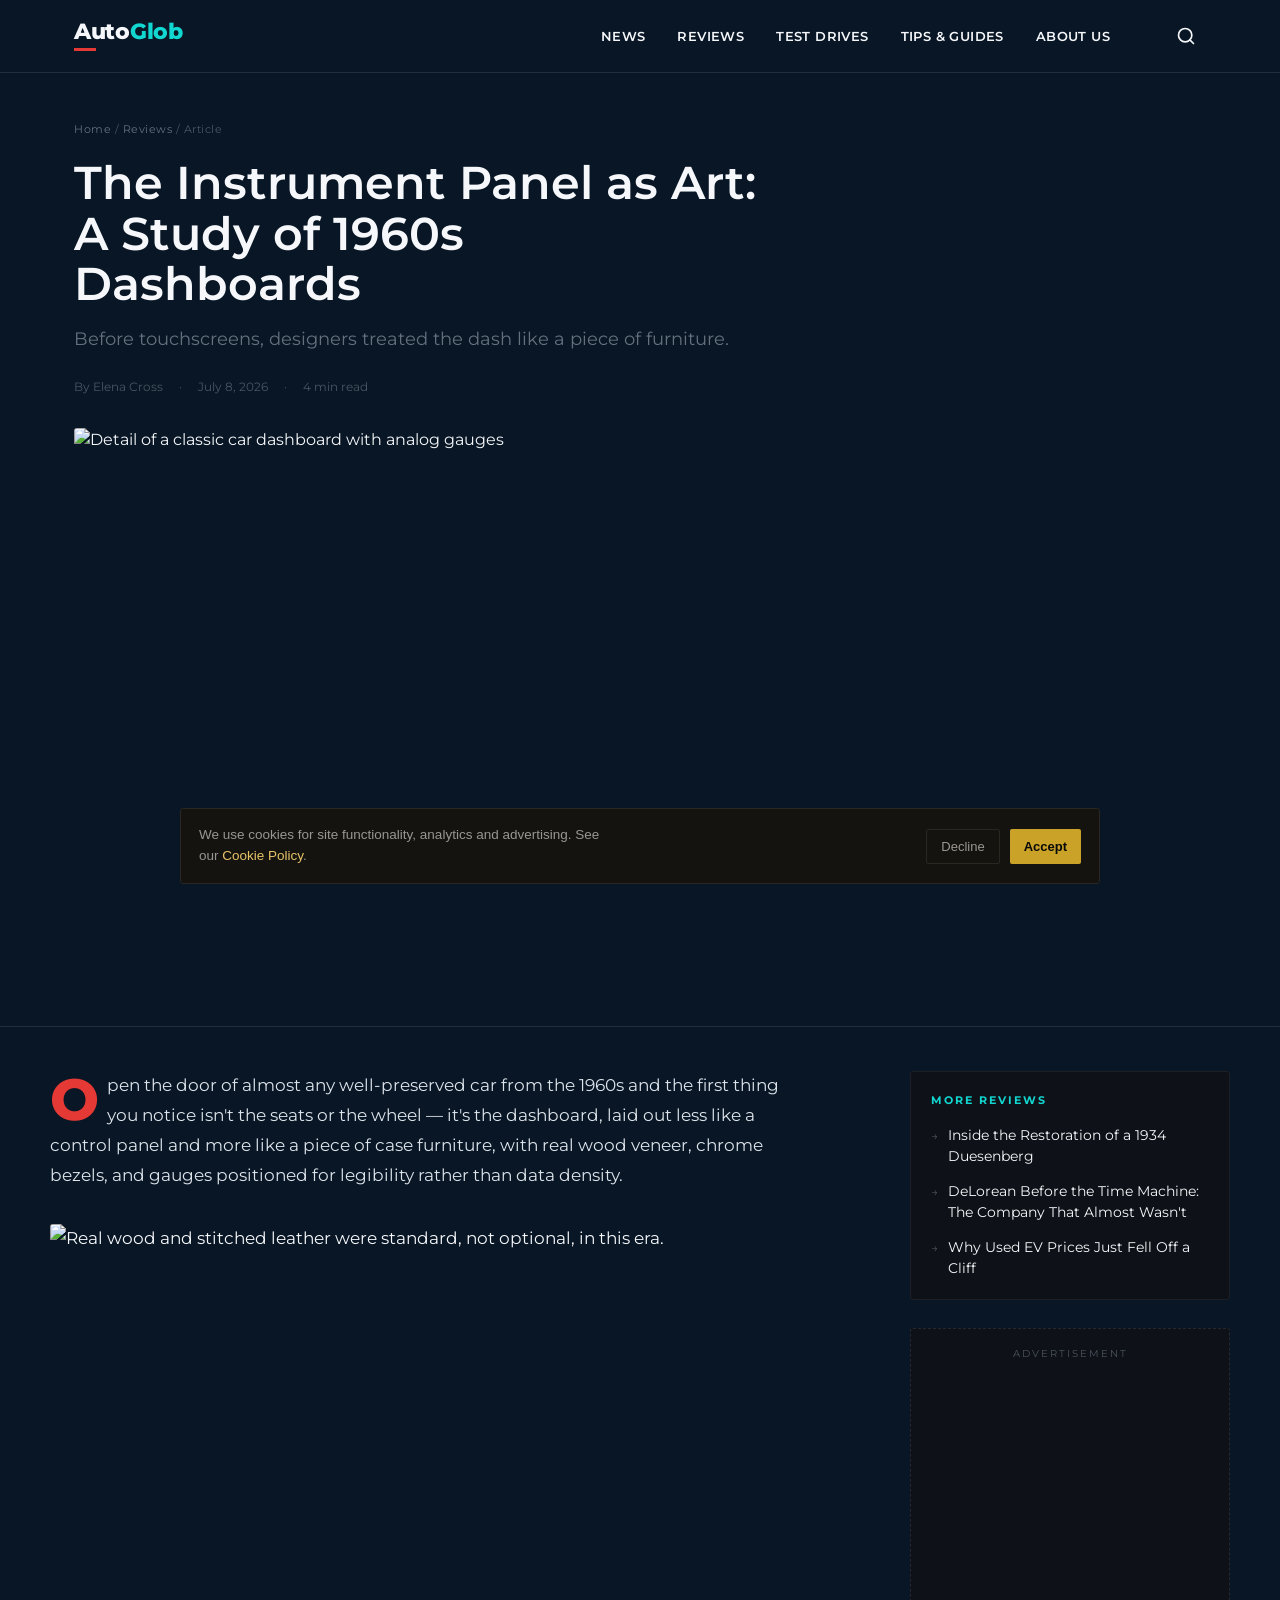
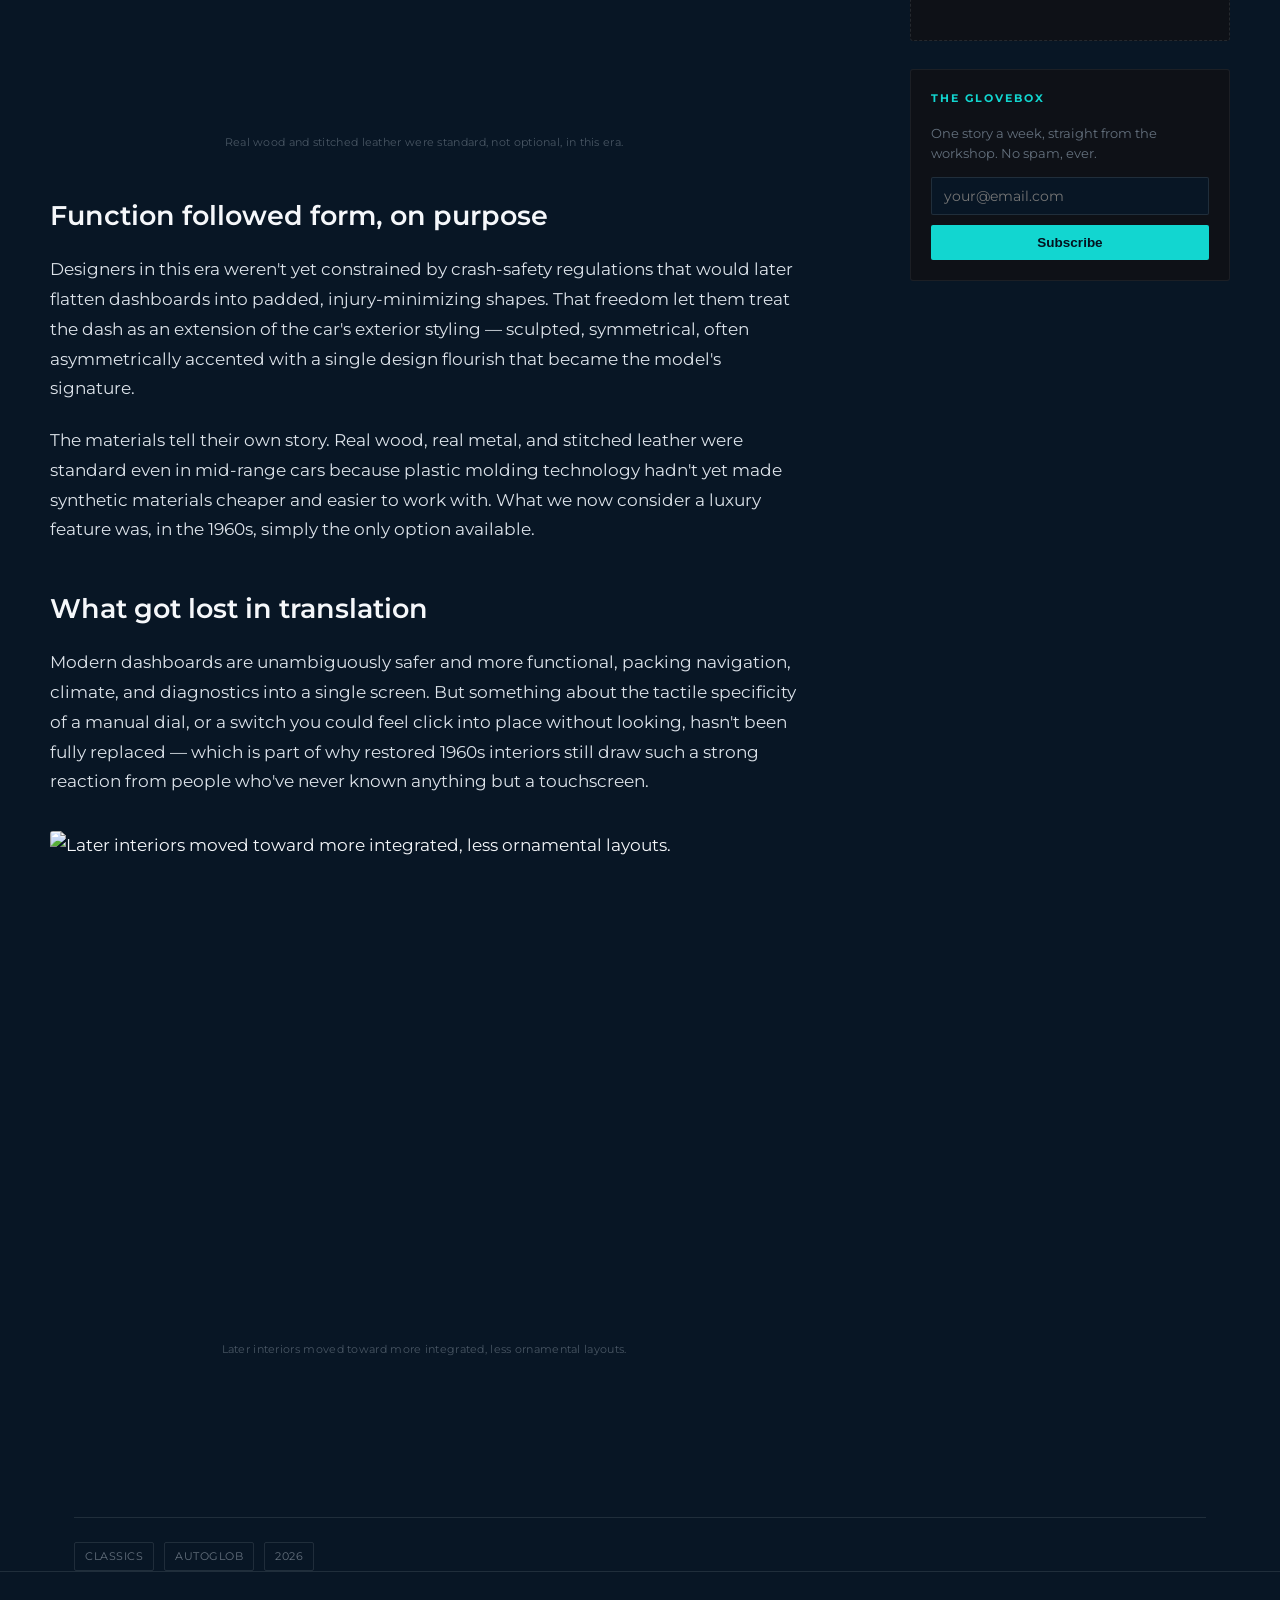
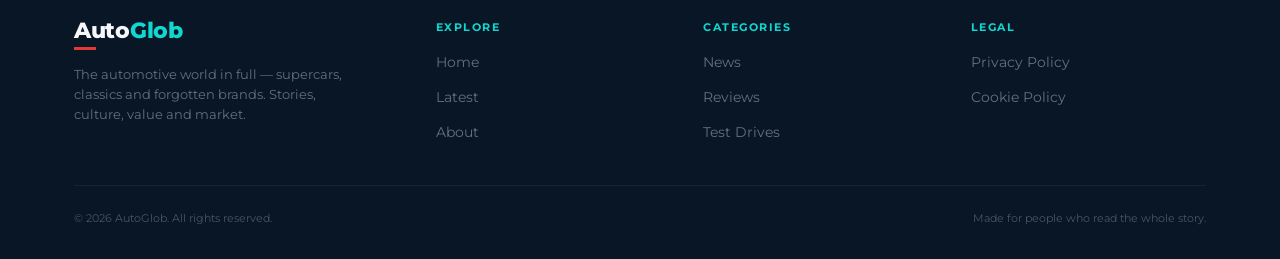
==== commit 63d1159e: "Add files via upload" ====
--- a/1960s-dashboards-design.html
+++ b/1960s-dashboards-design.html
@@ -13,32 +13,28 @@
 <header class="site-header">
   <div class="container header-inner">
     <a href="index.html" class="brand">
-      <svg class="brand-mark" viewBox="0 0 400 400" xmlns="http://www.w3.org/2000/svg" role="img" aria-label="AutoGlob logo">
-            <defs><linearGradient id="ring1960sdashboardsdesignhtml1" x1="0%" y1="0%" x2="100%" y2="100%"><stop offset="0%" stop-color="#e53935"/><stop offset="100%" stop-color="#12d6d0"/></linearGradient></defs>
-            <circle cx="200" cy="200" r="184" fill="#081625" stroke="url(#ring1960sdashboardsdesignhtml1)" stroke-width="20"/>
-            <text x="62" y="278" font-family="Montserrat, sans-serif" font-weight="800" font-size="200" fill="#e53935">A</text>
-            <text x="168" y="278" font-family="Montserrat, sans-serif" font-weight="800" font-size="200" fill="#12d6d0">G</text>
-            <rect x="188" y="58" width="14" height="280" fill="#f5f7fa" transform="rotate(-16 195 198)"/>
-          </svg>
-      <span>
-        <span class="brand-word">Auto<span>Glob</span></span>
-        <span class="brand-tagline">Time &amp; Road</span>
+      <span class="brand-word-wrap"><span class="brand-word">Auto<span>Glob</span></span><span class="brand-underline"></span>
       </span>
     </a>
-    <button class="nav-toggle" id="navToggle" aria-label="Open menu" aria-expanded="false">☰</button>
     <nav class="main-nav" id="mainNav">
-      <a href="index.html">Home</a>
-      <a href="index.html#latest">Supercars</a>
-      <a href="index.html#latest">Classics</a>
-      <a href="index.html#latest">Forgotten Brands</a>
-      <a href="about.html">About</a>
+      <a href="index.html#latest">News</a>
+      <a href="index.html#latest">Reviews</a>
+      <a href="index.html#latest">Test Drives</a>
+      <a href="index.html#latest">Tips &amp; Guides</a>
+      <a href="about.html">About Us</a>
     </nav>
+    <div class="header-actions">
+      <button class="icon-btn search-btn" aria-label="Search"><svg width="20" height="20" viewBox="0 0 24 24" fill="none" stroke="currentColor" stroke-width="2" stroke-linecap="round" stroke-linejoin="round"><circle cx="11" cy="11" r="8"/><line x1="21" y1="21" x2="16.65" y2="16.65"/></svg></button>
+      <button class="nav-toggle" id="navToggle" aria-label="Open menu" aria-expanded="false">
+        <span></span><span></span><span></span>
+      </button>
+    </div>
   </div>
 </header>
 
 <section class="article-header">
   <div class="container">
-    <p class="breadcrumb"><a href="index.html">Home</a> / <a href="index.html#latest">Classics</a> / Article</p>
+    <p class="breadcrumb"><a href="index.html">Home</a> / <a href="index.html#latest">Reviews</a> / Article</p>
     <h1>The Instrument Panel as Art: A Study of 1960s Dashboards</h1>
     <p class="article-dek">Before touchscreens, designers treated the dash like a piece of furniture.</p>
     <div class="byline">
@@ -81,7 +77,7 @@
 
   <aside class="sidebar">
     <div class="widget">
-      <h3>More Classics</h3>
+      <h3>More Reviews</h3>
       <ul class="widget-list">
         <li><a href="duesenberg-1934-restoration.html"><span class="rank">→</span> Inside the Restoration of a 1934 Duesenberg</a></li>
         <li><a href="delorean-before-time-machine.html"><span class="rank">→</span> DeLorean Before the Time Machine: The Company That Almost Wasn't</a></li>
@@ -123,14 +119,7 @@
     <div class="footer-grid">
       <div class="footer-brand">
         <a href="index.html" class="brand">
-          <svg class="brand-mark" viewBox="0 0 400 400" xmlns="http://www.w3.org/2000/svg" role="img" aria-label="AutoGlob logo">
-            <defs><linearGradient id="ring1960sdashboardsdesignhtml2" x1="0%" y1="0%" x2="100%" y2="100%"><stop offset="0%" stop-color="#e53935"/><stop offset="100%" stop-color="#12d6d0"/></linearGradient></defs>
-            <circle cx="200" cy="200" r="184" fill="#081625" stroke="url(#ring1960sdashboardsdesignhtml2)" stroke-width="20"/>
-            <text x="62" y="278" font-family="Montserrat, sans-serif" font-weight="800" font-size="200" fill="#e53935">A</text>
-            <text x="168" y="278" font-family="Montserrat, sans-serif" font-weight="800" font-size="200" fill="#12d6d0">G</text>
-            <rect x="188" y="58" width="14" height="280" fill="#f5f7fa" transform="rotate(-16 195 198)"/>
-          </svg>
-          <span class="brand-word">Auto<span>Glob</span></span>
+          <span class="brand-word-wrap"><span class="brand-word">Auto<span>Glob</span></span><span class="brand-underline"></span></span>
         </a>
         <p>The automotive world in full — supercars, classics and forgotten brands. Stories, culture, value and market.</p>
       </div>
@@ -145,9 +134,9 @@
       <div class="footer-col">
         <h4>Categories</h4>
         <ul>
-          <li><a href="#">Supercars</a></li>
-          <li><a href="#">Classics</a></li>
-          <li><a href="#">Forgotten Brands</a></li>
+          <li><a href="#">News</a></li>
+          <li><a href="#">Reviews</a></li>
+          <li><a href="#">Test Drives</a></li>
         </ul>
       </div>
       <div class="footer-col">
--- a/styles.css
+++ b/styles.css
@@ -7,17 +7,17 @@
 
 :root{
   --bg: #081625;
-  --bg-elevated: #0e1f34;
-  --bg-elevated-2: #142943;
+  --bg-elevated: #0e1117;
+  --bg-elevated-2: #0e1117;
   --red: #e53935;
-  --red-bright: #ff5652;
   --cyan: #12d6d0;
-  --cyan-bright: #4fe8e3;
+  --white: #f5f7fa;
+  --gray: #64707d;
   --text: #f5f7fa;
-  --text-muted: #a7b0bd;
-  --text-faint: #64707d;
-  --line: #1c3350;
-  --line-soft: #12253d;
+  --text-muted: #64707d;
+  --text-faint: rgba(100,112,125,0.7);
+  --line: rgba(245,247,250,0.1);
+  --line-soft: rgba(245,247,250,0.06);
 
   --font-display: 'Montserrat', -apple-system, BlinkMacSystemFont, sans-serif;
   --font-body: 'Montserrat', -apple-system, BlinkMacSystemFont, sans-serif;
@@ -51,7 +51,7 @@
 }
 
 :focus-visible{
-  outline: 2px solid var(--cyan-bright);
+  outline: 2px solid var(--cyan);
   outline-offset: 2px;
 }
 
@@ -80,62 +80,91 @@
 .brand{
   display:flex;
   align-items:center;
-  gap: 12px;
   flex-shrink: 0;
 }
 
-.brand-mark{
-  width: 40px;
-  height: 40px;
-  flex-shrink: 0;
-  display:block;
-}
+.brand-word-wrap{ display:flex; flex-direction:column; }
 
 .brand-word{
   font-family: var(--font-display);
-  font-size: 21px;
+  font-size: 22px;
   font-weight: 800;
   letter-spacing: -0.3px;
   color: var(--text);
+  line-height: 1;
 }
 .brand-word span{ color: var(--cyan); }
 
-.brand-tagline{
-  display:block;
-  font-family: var(--font-mono);
-  font-size: 9.5px;
-  letter-spacing: 2px;
-  text-transform: uppercase;
-  color: var(--text-faint);
-  margin-top: 1px;
+.brand-underline{
+  width: 22px;
+  height: 3px;
+  background: var(--red);
+  margin-top: 5px;
 }
 
 .main-nav{
   display:flex;
   align-items:center;
   gap: 32px;
+  margin-left: auto;
+  margin-right: 32px;
 }
 
 .main-nav a{
-  font-size: 13.5px;
-  font-weight: 500;
-  letter-spacing: 0.3px;
-  color: var(--text-muted);
+  font-size: 13px;
+  font-weight: 600;
+  letter-spacing: 0.4px;
+  text-transform: uppercase;
+  color: var(--text);
   transition: color .15s ease;
   white-space: nowrap;
 }
 
-.main-nav a:hover, .main-nav a.active{ color: var(--cyan-bright); }
+.main-nav a:hover, .main-nav a.active{ color: var(--cyan); filter: brightness(1.2); }
+
+.header-actions{
+  display:flex;
+  align-items:center;
+  gap: 14px;
+  flex-shrink: 0;
+}
+
+.icon-btn{
+  display:flex;
+  align-items:center;
+  justify-content:center;
+  width: 40px; height: 40px;
+  background:none;
+  border:none;
+  color: var(--text);
+  cursor:pointer;
+  border-radius: var(--radius);
+  transition: color .15s ease;
+}
+.icon-btn:hover{ color: var(--cyan); }
 
 .nav-toggle{
   display:none;
+  flex-direction: column;
+  align-items: center;
+  justify-content: center;
+  gap: 4px;
   background:none;
-  border: 1px solid var(--line);
-  color: var(--text);
+  border: none;
   width: 40px; height: 40px;
   border-radius: var(--radius);
   cursor:pointer;
 }
+.nav-toggle span{
+  display:block;
+  width: 20px;
+  height: 2px;
+  background: var(--text);
+  transition: transform .2s ease, opacity .2s ease;
+}
+.nav-toggle[aria-expanded="true"] span:nth-child(1){ transform: translateY(6px) rotate(45deg); }
+.nav-toggle[aria-expanded="true"] span:nth-child(2){ opacity: 0; }
+.nav-toggle[aria-expanded="true"] span:nth-child(3){ transform: translateY(-6px) rotate(-45deg); }
 
 @media (max-width: 860px){
   .main-nav{
@@ -167,40 +196,124 @@
     visibility: visible;
     transform: translateY(0);
   }
-  .nav-toggle{ display:flex; align-items:center; justify-content:center; }
+  .nav-toggle{ display:flex; flex-direction:column; align-items:center; justify-content:center; }
 }
 
 /* ---------- Hero ---------- */
 
 .hero{
-  padding: 56px 0 44px;
+  position: relative;
+  overflow: hidden;
+  min-height: 460px;
+  display: flex;
+  align-items: center;
   border-bottom: 1px solid var(--line);
+  padding: 0;
+}
+
+.hero-photo{
+  position: absolute;
+  top: 0; right: 0;
+  height: 100%;
+  width: 60%;
+}
+.hero-photo img{ width:100%; height:100%; object-fit: cover; }
+.hero-photo::before{
+  content:"";
+  position:absolute; inset:0;
+  background: linear-gradient(90deg, var(--bg) 0%, rgba(8,22,37,0.15) 30%, transparent 55%);
+}
+
+.hero-stripes{
+  position: absolute;
+  inset: 0;
+  z-index: 2;
+  pointer-events: none;
+  overflow: hidden;
+}
+
+.hero-stripes .beam{
+  position: absolute;
+  top: -20%;
+  width: 90px;
+  height: 145%;
+  transform: rotate(24deg);
+}
+.hero-stripes .beam.beam-red{
+  left: 32%;
+  background: linear-gradient(180deg, transparent 0%, rgba(229,57,53,0.9) 42%, rgba(229,57,53,0.9) 58%, transparent 100%);
+}
+.hero-stripes .beam.beam-cyan{
+  left: 40%;
+  background: linear-gradient(180deg, transparent 0%, rgba(18,214,208,0.85) 42%, rgba(18,214,208,0.85) 58%, transparent 100%);
+}
+
+.hero-stripes .tick{
+  position: absolute;
+  width: 3px;
+  height: 70px;
+  transform: rotate(24deg);
+}
+.hero-stripes .tick.tick-red{ left: 22%; top: 62%; background: linear-gradient(180deg, transparent, rgba(229,57,53,0.75), transparent); }
+.hero-stripes .tick.tick-cyan{ left: 26%; top: 68%; background: linear-gradient(180deg, transparent, rgba(18,214,208,0.7), transparent); }
+
+.hero-inner{
+  position: relative;
+  z-index: 3;
+  padding: 64px 0;
+  max-width: 620px;
 }
 
 .hero-eyebrow{
   font-family: var(--font-mono);
-  font-size: 11px;
-  letter-spacing: 3px;
+  font-size: 12px;
+  letter-spacing: 2.5px;
   text-transform: uppercase;
   color: var(--red);
   font-weight: 700;
-  margin: 0 0 14px;
+  margin: 0 0 16px;
 }
 
 .hero h1{
   font-family: var(--font-display);
-  font-size: clamp(34px, 5vw, 58px);
-  font-weight: 600;
-  line-height: 1.08;
-  margin: 0 0 18px;
-  max-width: 15ch;
-}
+  font-size: clamp(32px, 4.6vw, 50px);
+  font-weight: 800;
+  line-height: 1.12;
+  letter-spacing: -0.5px;
+  margin: 0 0 20px;
+  text-transform: uppercase;
+}
+.hero h1 span{ display:block; color: var(--cyan); }
 
 .hero p{
   font-size: 17px;
   color: var(--text-muted);
-  max-width: 52ch;
-  margin: 0;
+  max-width: 46ch;
+  margin: 0 0 30px;
+}
+
+.hero-btn{
+  display:inline-flex;
+  align-items:center;
+  gap: 10px;
+  background: var(--cyan);
+  color: #04121f;
+  font-weight: 700;
+  font-size: 14px;
+  letter-spacing: 0.3px;
+  text-transform: uppercase;
+  padding: 14px 22px;
+  border-radius: 2px;
+  transition: background .15s ease;
+}
+.hero-btn:hover{ filter: brightness(1.12); }
+
+@media (max-width: 860px){
+  .hero{ min-height: 0; padding: 0; }
+  .hero-photo{ position: static; width: 100%; height: 240px; }
+  .hero-stripes{ display: none; }
+  .hero-inner{ max-width: none; padding: 32px 0; }
+  .hero h1{ font-size: 32px; }
 }
 
 /* ---------- Layout: content + sidebar ---------- */
@@ -228,16 +341,20 @@
 
 .section-heading h2{
   font-family: var(--font-display);
-  font-size: 24px;
-  font-weight: 600;
+  font-size: 22px;
+  font-weight: 800;
+  text-transform: uppercase;
+  letter-spacing: 0.3px;
   margin:0;
 }
 
 .section-heading .view-all{
   font-size: 12.5px;
   font-family: var(--font-mono);
+  font-weight: 700;
+  text-transform: uppercase;
+  letter-spacing: 0.5px;
   color: var(--cyan);
-  letter-spacing: 0.5px;
 }
 
 /* ---------- Article grid ---------- */
@@ -277,6 +394,7 @@
 .card:hover{ border-color: var(--cyan); transform: translateY(-2px); }
 
 .card-media{
+  position: relative;
   aspect-ratio: 16/10;
   overflow: hidden;
   background: #0e1f34;
@@ -284,9 +402,48 @@
 
 .card-media img{ width:100%; height:100%; object-fit: cover; }
 
-.card-body{ padding: 16px 18px 18px; display:flex; flex-direction:column; gap:10px; flex:1; }
-
-/* signature element: the "plate" — a vehicle-badge-style metadata strip */
+.badge-pill{
+  position: absolute;
+  top: 12px;
+  left: 12px;
+  z-index: 2;
+  padding: 5px 11px;
+  border-radius: 3px;
+  font-family: var(--font-mono);
+  font-size: 10.5px;
+  font-weight: 700;
+  letter-spacing: 0.6px;
+  text-transform: uppercase;
+  color: #fff;
+}
+.badge-pill.b-red{ background: var(--red); }
+.badge-pill.b-cyan{ background: var(--cyan); color: #04121f; }
+
+.card-body{ padding: 16px 18px 18px; display:flex; flex-direction:column; gap:8px; flex:1; }
+
+.card-date{
+  font-family: var(--font-mono);
+  font-size: 11px;
+  letter-spacing: 0.5px;
+  color: var(--text-faint);
+}
+
+.read-more{
+  margin-top: auto;
+  padding-top: 6px;
+  display: inline-flex;
+  align-items: center;
+  gap: 6px;
+  color: var(--cyan);
+  font-weight: 600;
+  font-size: 13px;
+  letter-spacing: 0.3px;
+  text-transform: uppercase;
+  width: fit-content;
+}
+.read-more:hover{ filter: brightness(1.2); }
+
+/* legacy plate badge — kept for compatibility, unused on redesigned cards */
 .plate{
   display:inline-flex;
   align-items:center;
@@ -358,7 +515,7 @@
   color: var(--text);
 }
 
-.widget-list li a:hover{ color: var(--cyan-bright); }
+.widget-list li a:hover{ color: var(--cyan); }
 
 .widget-list .rank{
   font-family: var(--font-mono);
@@ -379,7 +536,7 @@
   padding: 5px 10px;
   border-radius: 2px;
 }
-.tag:hover{ color: var(--cyan-bright); border-color: var(--cyan); }
+.tag:hover{ color: var(--cyan); border-color: var(--cyan); }
 
 .newsletter-widget p{ font-size: 13px; color: var(--text-muted); margin: 0 0 14px; }
 
@@ -411,7 +568,7 @@
   cursor: pointer;
   transition: background .15s ease;
 }
-.btn:hover{ background: var(--cyan-bright); }
+.btn:hover{ filter: brightness(1.12); }
 
 /* ad slot */
 .ad-slot{
@@ -442,7 +599,7 @@
   margin: 0 0 20px;
 }
 .breadcrumb a{ color: var(--text-muted); }
-.breadcrumb a:hover{ color: var(--cyan-bright); }
+.breadcrumb a:hover{ color: var(--cyan); }
 
 .article-header h1{
   font-family: var(--font-display);
@@ -595,7 +752,7 @@
 
 .footer-col ul{ list-style:none; margin:0; padding:0; display:flex; flex-direction:column; gap: 10px; }
 .footer-col a{ font-size: 13.5px; color: var(--text-muted); }
-.footer-col a:hover{ color: var(--cyan-bright); }
+.footer-col a:hover{ color: var(--cyan); }
 
 .footer-bottom{
   display:flex;
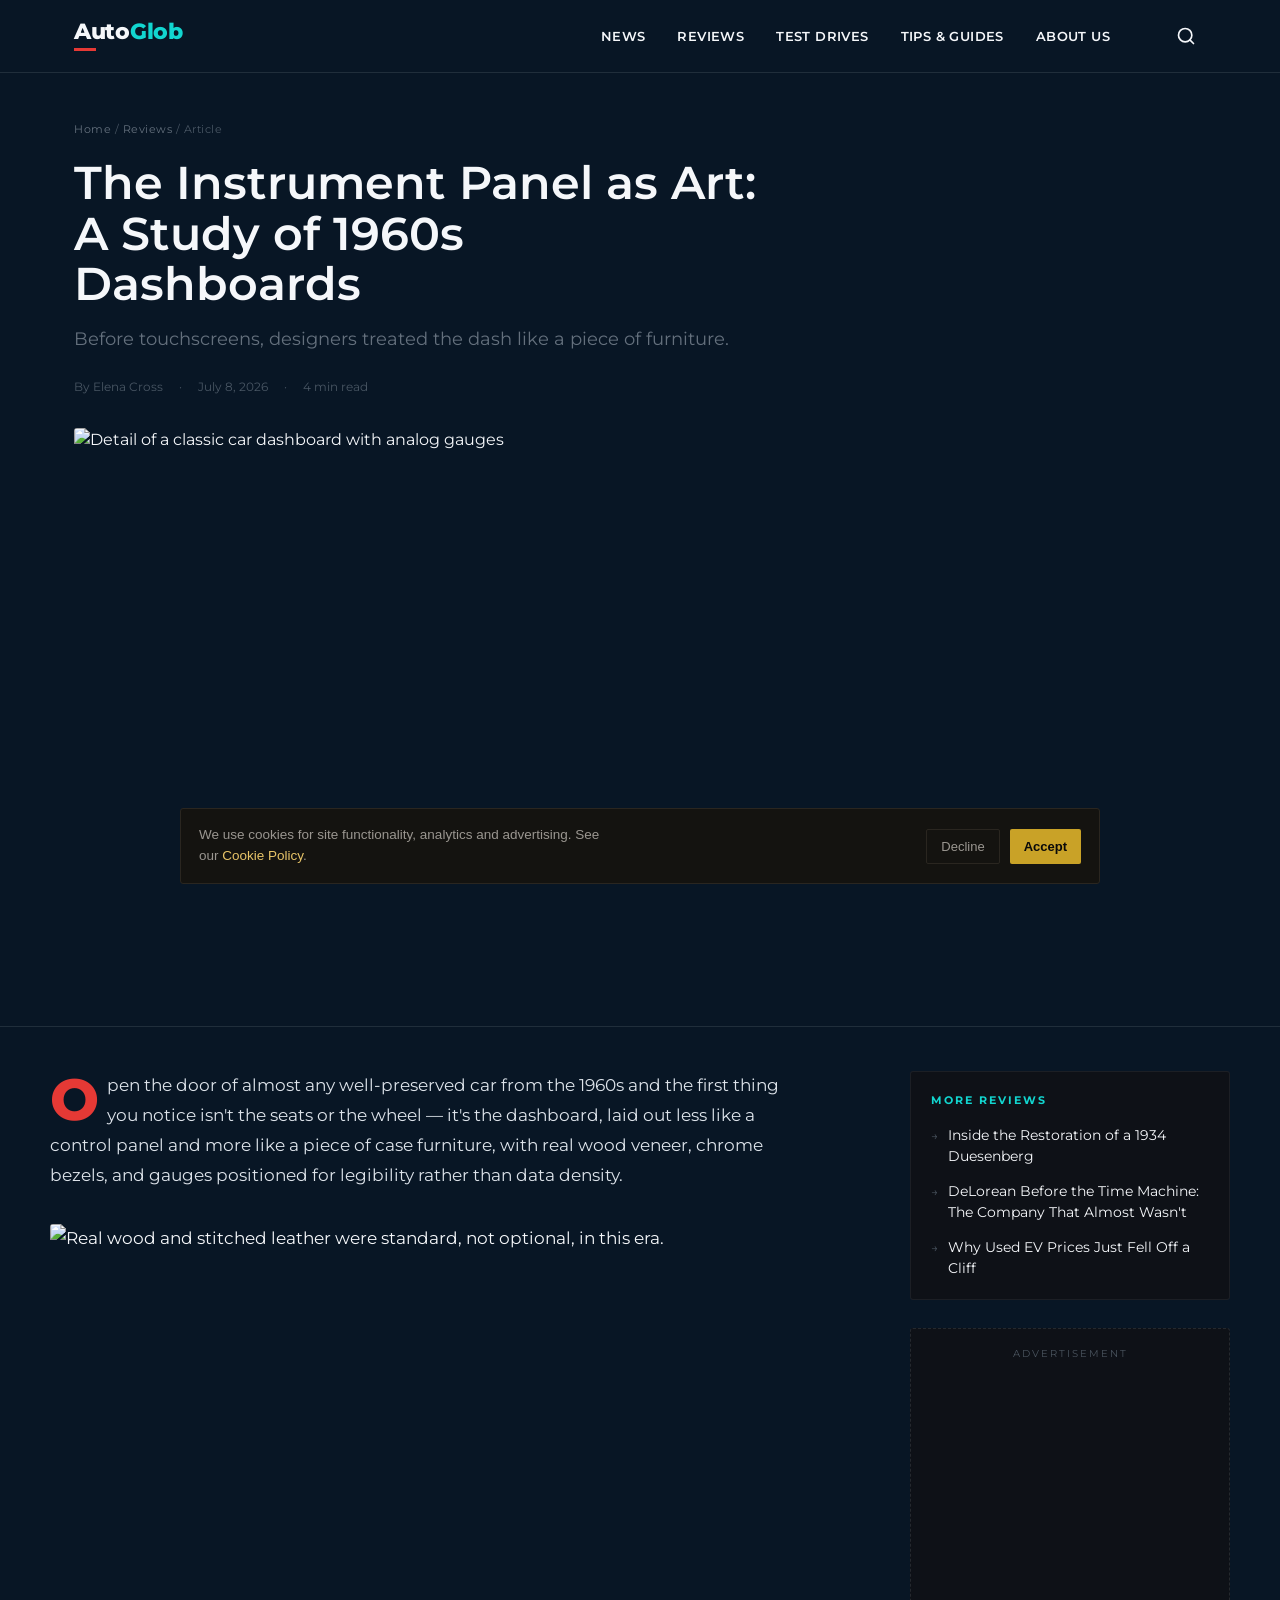
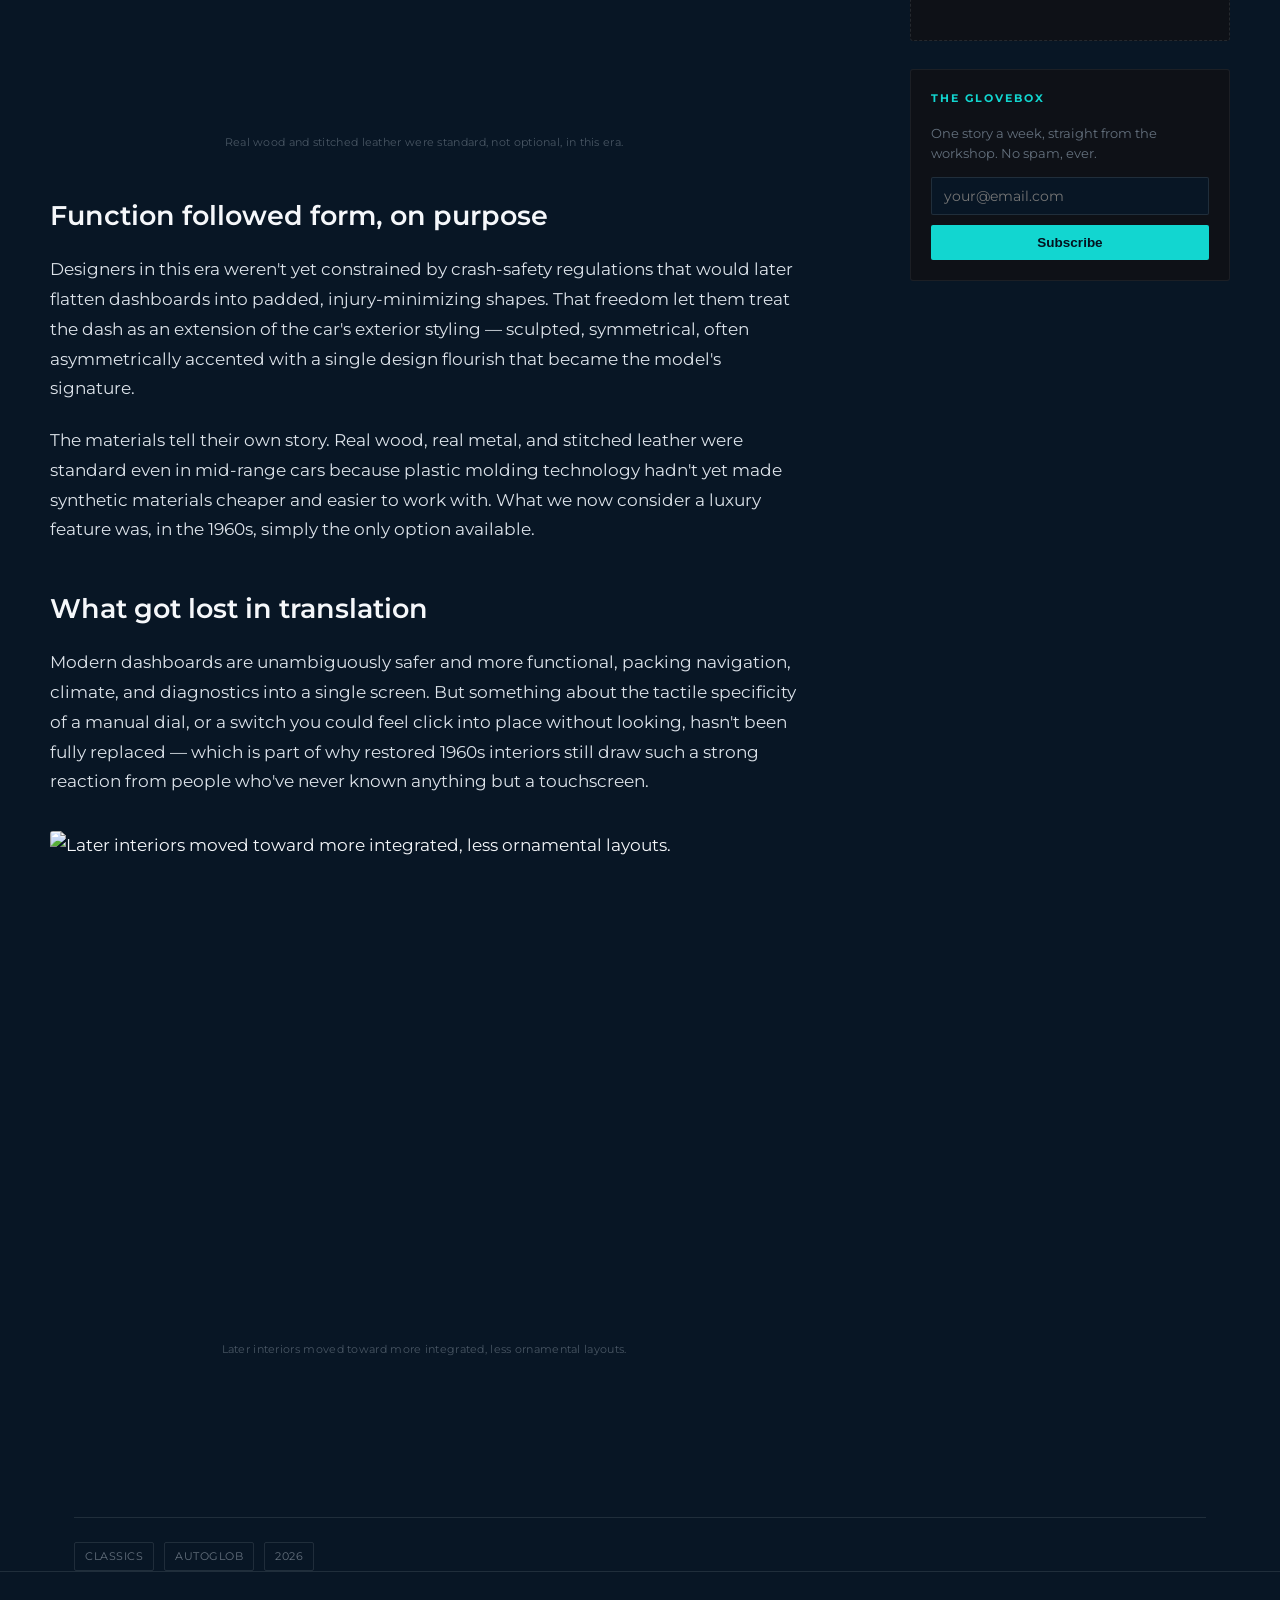
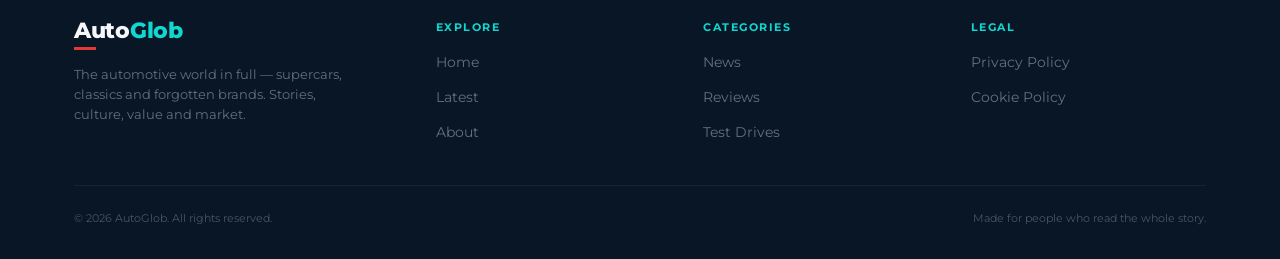
==== commit 7cef5ed3: "Add files via upload" ====
--- a/1960s-dashboards-design.html
+++ b/1960s-dashboards-design.html
@@ -6,7 +6,7 @@
 <title>The Instrument Panel as Art: A Study of 1960s Dashboards — AutoGlob</title>
 <meta name="description" content="Before touchscreens, designers treated the dash like a piece of furniture.">
 <link rel="icon" href="favicon.ico">
-<link rel="stylesheet" href="styles.css?v=2">
+<link rel="stylesheet" href="styles.css?v=3">
 </head>
 <body>
 
--- a/styles.css
+++ b/styles.css
@@ -27,7 +27,7 @@
   --radius: 3px;
 }
 
-*, *::before, *::after{ box-sizing: border-box; }
+*, *::before, *::after{ box-sizing: border-box; -webkit-tap-highlight-color: transparent; }
 
 html{ scroll-behavior: smooth; }
 
@@ -136,10 +136,13 @@
   width: 40px; height: 40px;
   background:none;
   border:none;
+  outline: none;
   color: var(--text);
   cursor:pointer;
   border-radius: var(--radius);
   transition: color .15s ease;
+  -webkit-appearance: none;
+  appearance: none;
 }
 .icon-btn:hover{ color: var(--cyan); }
 
@@ -148,23 +151,24 @@
   flex-direction: column;
   align-items: center;
   justify-content: center;
-  gap: 4px;
+  gap: 5px;
   background:none;
   border: none;
+  outline: none;
   width: 40px; height: 40px;
   border-radius: var(--radius);
   cursor:pointer;
+  -webkit-appearance: none;
+  appearance: none;
+  padding: 0;
 }
 .nav-toggle span{
   display:block;
-  width: 20px;
+  width: 22px;
   height: 2px;
+  border-radius: 1px;
   background: var(--text);
-  transition: transform .2s ease, opacity .2s ease;
-}
-.nav-toggle[aria-expanded="true"] span:nth-child(1){ transform: translateY(6px) rotate(45deg); }
-.nav-toggle[aria-expanded="true"] span:nth-child(2){ opacity: 0; }
-.nav-toggle[aria-expanded="true"] span:nth-child(3){ transform: translateY(-6px) rotate(-45deg); }
+}
 
 @media (max-width: 860px){
   .main-nav{
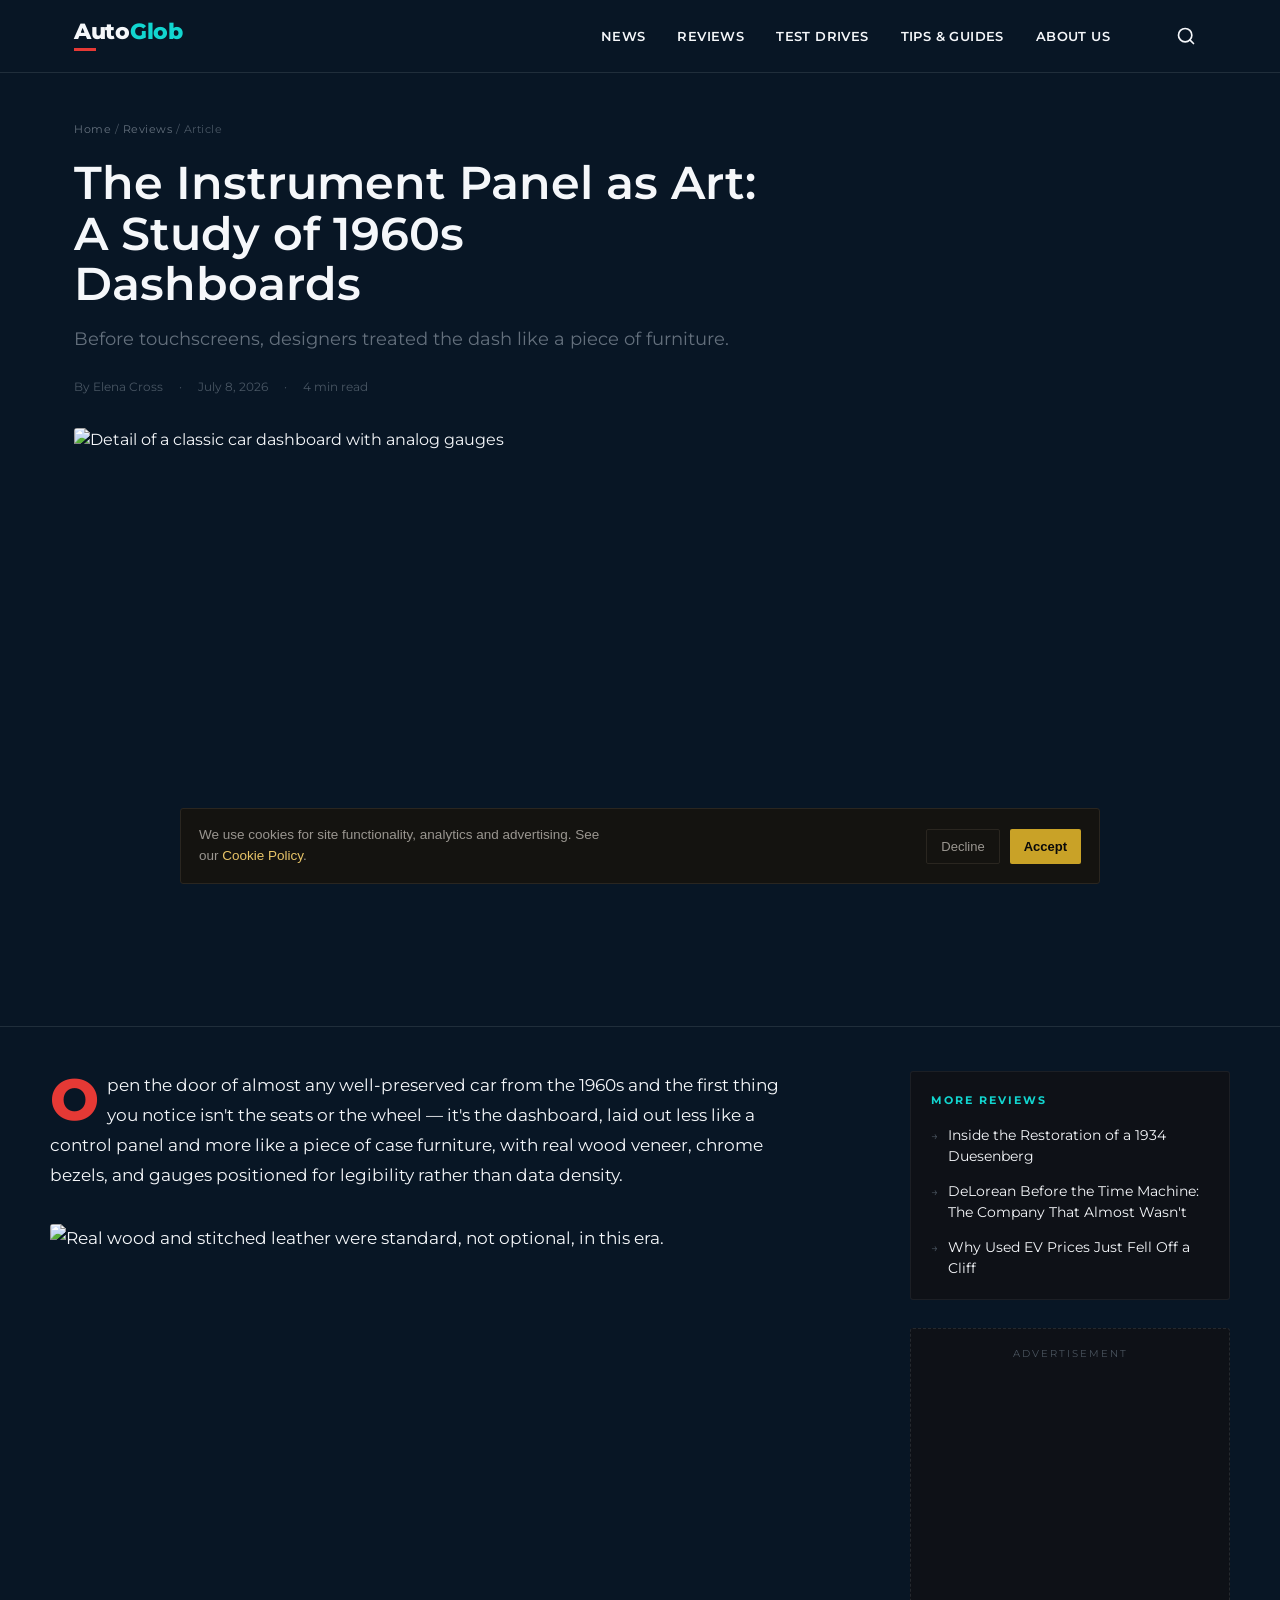
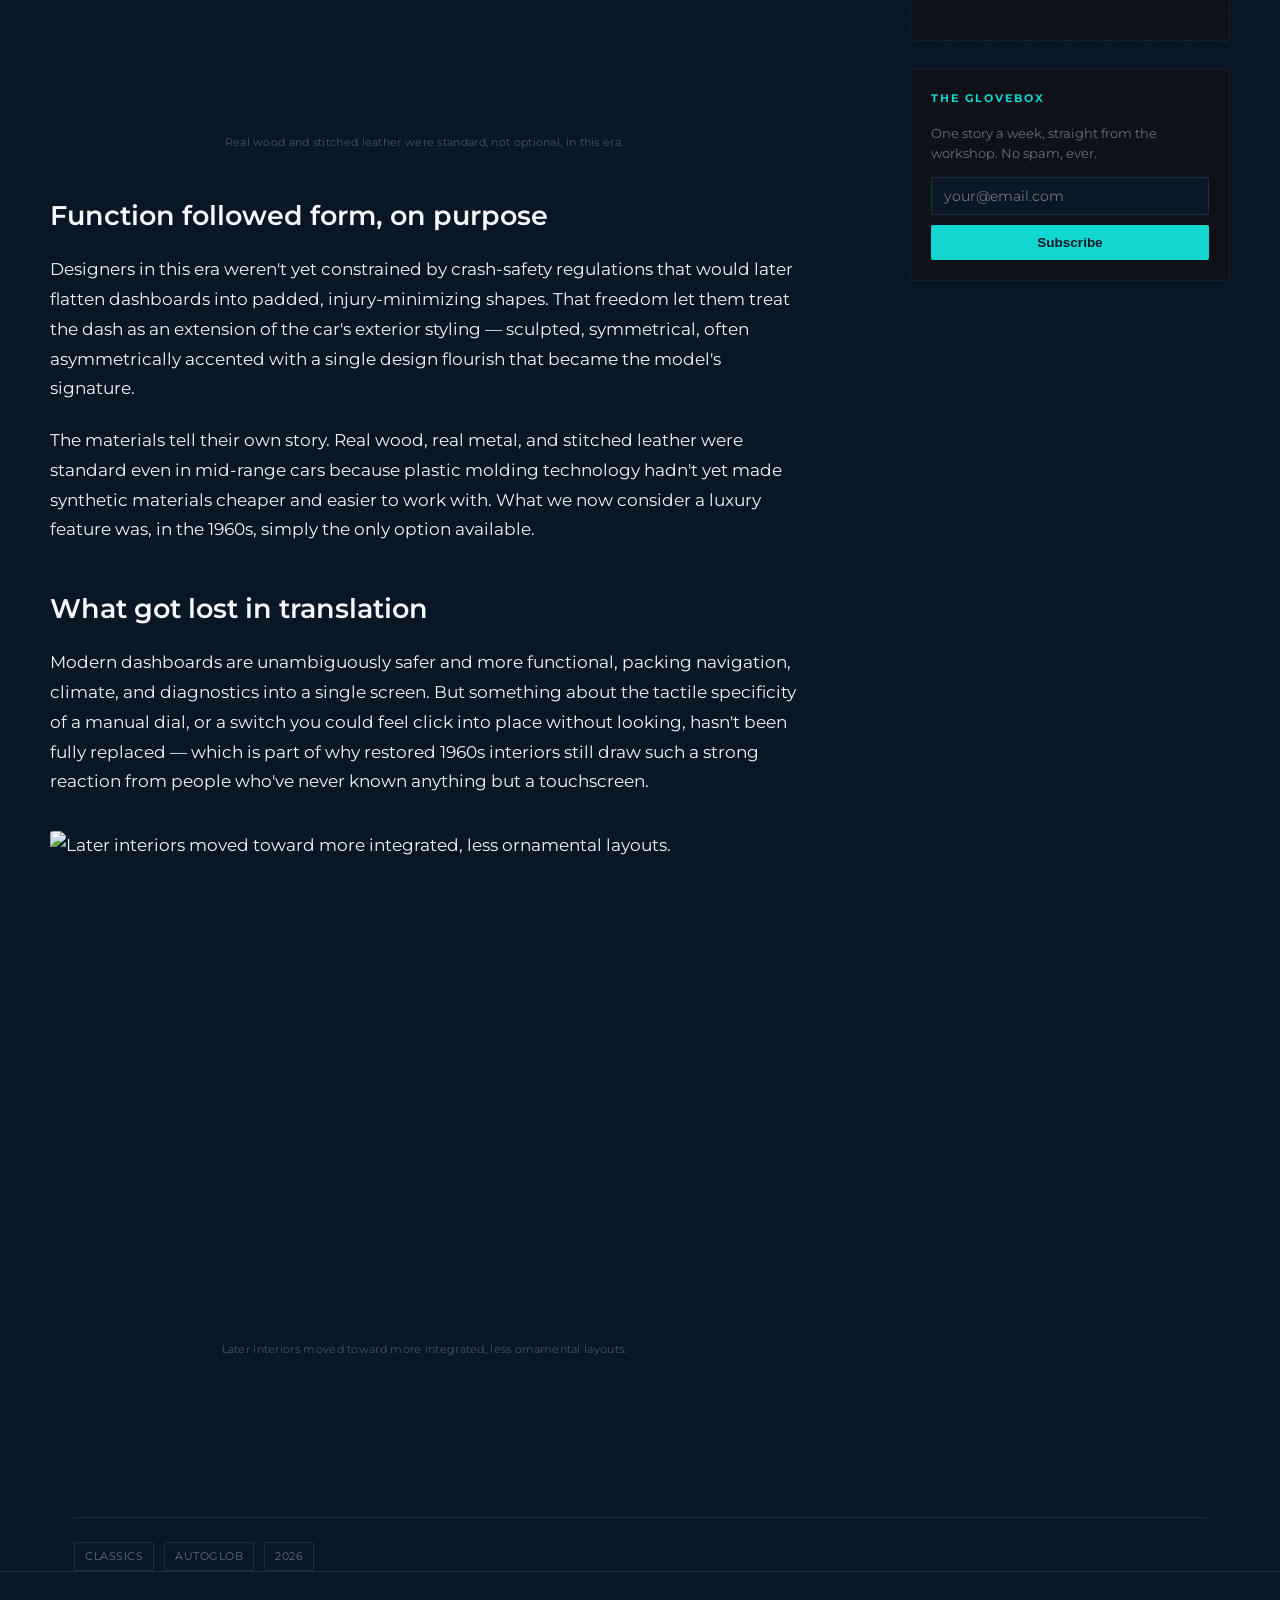
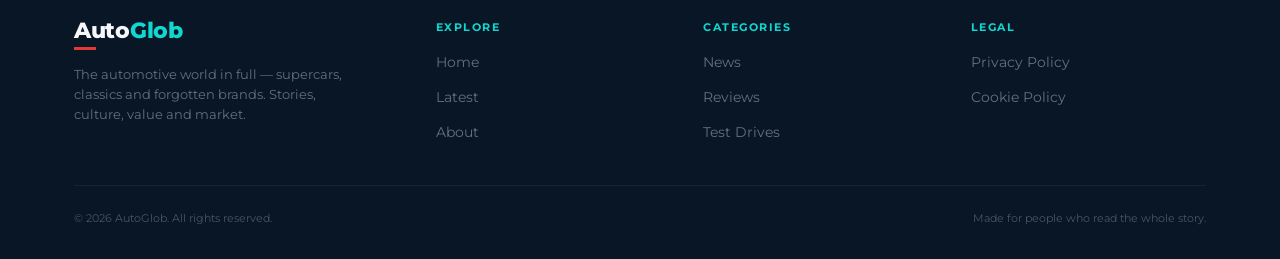
==== commit 9e978d61: "Add files via upload" ====
--- a/1960s-dashboards-design.html
+++ b/1960s-dashboards-design.html
@@ -6,7 +6,7 @@
 <title>The Instrument Panel as Art: A Study of 1960s Dashboards — AutoGlob</title>
 <meta name="description" content="Before touchscreens, designers treated the dash like a piece of furniture.">
 <link rel="icon" href="favicon.ico">
-<link rel="stylesheet" href="styles.css?v=3">
+<link rel="stylesheet" href="styles.css?v=6">
 </head>
 <body>
 
--- a/styles.css
+++ b/styles.css
@@ -239,17 +239,22 @@
 .hero-stripes .beam{
   position: absolute;
   top: -20%;
-  width: 90px;
+  width: 18px;
   height: 145%;
   transform: rotate(24deg);
+  filter: blur(0.4px);
 }
 .hero-stripes .beam.beam-red{
-  left: 32%;
-  background: linear-gradient(180deg, transparent 0%, rgba(229,57,53,0.9) 42%, rgba(229,57,53,0.9) 58%, transparent 100%);
+  left: 30%;
+  background: linear-gradient(180deg, transparent 0%, rgba(229,57,53,0.92) 30%, rgba(229,57,53,0.92) 70%, transparent 100%);
+}
+.hero-stripes .beam.beam-blue{
+  left: 36.5%;
+  background: linear-gradient(180deg, transparent 0%, rgba(43,108,255,0.9) 30%, rgba(43,108,255,0.9) 70%, transparent 100%);
 }
 .hero-stripes .beam.beam-cyan{
-  left: 40%;
-  background: linear-gradient(180deg, transparent 0%, rgba(18,214,208,0.85) 42%, rgba(18,214,208,0.85) 58%, transparent 100%);
+  left: 43%;
+  background: linear-gradient(180deg, transparent 0%, rgba(18,214,208,0.92) 30%, rgba(18,214,208,0.92) 70%, transparent 100%);
 }
 
 .hero-stripes .tick{
@@ -301,7 +306,7 @@
   align-items:center;
   gap: 10px;
   background: var(--cyan);
-  color: #04121f;
+  color: var(--bg);
   font-weight: 700;
   font-size: 14px;
   letter-spacing: 0.3px;
@@ -314,10 +319,36 @@
 
 @media (max-width: 860px){
   .hero{ min-height: 0; padding: 0; }
-  .hero-photo{ position: static; width: 100%; height: 240px; }
-  .hero-stripes{ display: none; }
+  .hero-photo{ position: static; width: 100%; height: 260px; }
+  .hero-stripes{
+    position: absolute;
+    top: 0; left: 0;
+    width: 100%;
+    height: 260px;
+    overflow: hidden;
+  }
+  .hero-stripes .beam{
+    top: -10%;
+    width: 10px;
+    height: 130%;
+    filter: blur(0.4px);
+  }
+  .hero-stripes .beam.beam-red{
+    left: 38%;
+    background: linear-gradient(180deg, transparent 0%, rgba(229,57,53,0.9) 30%, rgba(229,57,53,0.9) 70%, transparent 100%);
+  }
+  .hero-stripes .beam.beam-blue{
+    left: 43.5%;
+    background: linear-gradient(180deg, transparent 0%, rgba(43,108,255,0.88) 30%, rgba(43,108,255,0.88) 70%, transparent 100%);
+  }
+  .hero-stripes .beam.beam-cyan{
+    left: 49%;
+    background: linear-gradient(180deg, transparent 0%, rgba(18,214,208,0.9) 30%, rgba(18,214,208,0.9) 70%, transparent 100%);
+  }
+  .hero-stripes .tick{ display: none; }
   .hero-inner{ max-width: none; padding: 32px 0; }
   .hero h1{ font-size: 32px; }
+  .hero-photo::before{ background: linear-gradient(180deg, transparent 40%, var(--bg) 100%); }
 }
 
 /* ---------- Layout: content + sidebar ---------- */
@@ -401,7 +432,7 @@
   position: relative;
   aspect-ratio: 16/10;
   overflow: hidden;
-  background: #0e1f34;
+  background: var(--bg-elevated);
 }
 
 .card-media img{ width:100%; height:100%; object-fit: cover; }
@@ -418,10 +449,10 @@
   font-weight: 700;
   letter-spacing: 0.6px;
   text-transform: uppercase;
-  color: #fff;
+  color: var(--white);
 }
 .badge-pill.b-red{ background: var(--red); }
-.badge-pill.b-cyan{ background: var(--cyan); color: #04121f; }
+.badge-pill.b-cyan{ background: var(--cyan); color: var(--bg); }
 
 .card-body{ padding: 16px 18px 18px; display:flex; flex-direction:column; gap:8px; flex:1; }
 
@@ -563,7 +594,7 @@
   justify-content:center;
   gap: 8px;
   background: var(--cyan);
-  color: #04121f;
+  color: var(--bg);
   font-weight: 700;
   font-size: 13.5px;
   padding: 10px 16px;
@@ -656,7 +687,7 @@
   margin: 40px 0 16px;
 }
 
-.prose p{ margin: 0 0 22px; color: #dde3ea; }
+.prose p{ margin: 0 0 22px; color: var(--text); }
 .prose p:first-of-type::first-letter{
   font-family: var(--font-display);
   font-size: 58px;
@@ -719,7 +750,7 @@
 
 .static-page .prose{ max-width: 72ch; }
 .static-page .prose h2{ font-size: 22px; margin-top: 36px; }
-.static-page .prose ul{ color:#dde3ea; padding-left: 20px; }
+.static-page .prose ul{ color: var(--text); padding-left: 20px; }
 .static-page .prose li{ margin-bottom: 10px; }
 .static-page .prose p:first-of-type::first-letter{ all: unset; }
 
